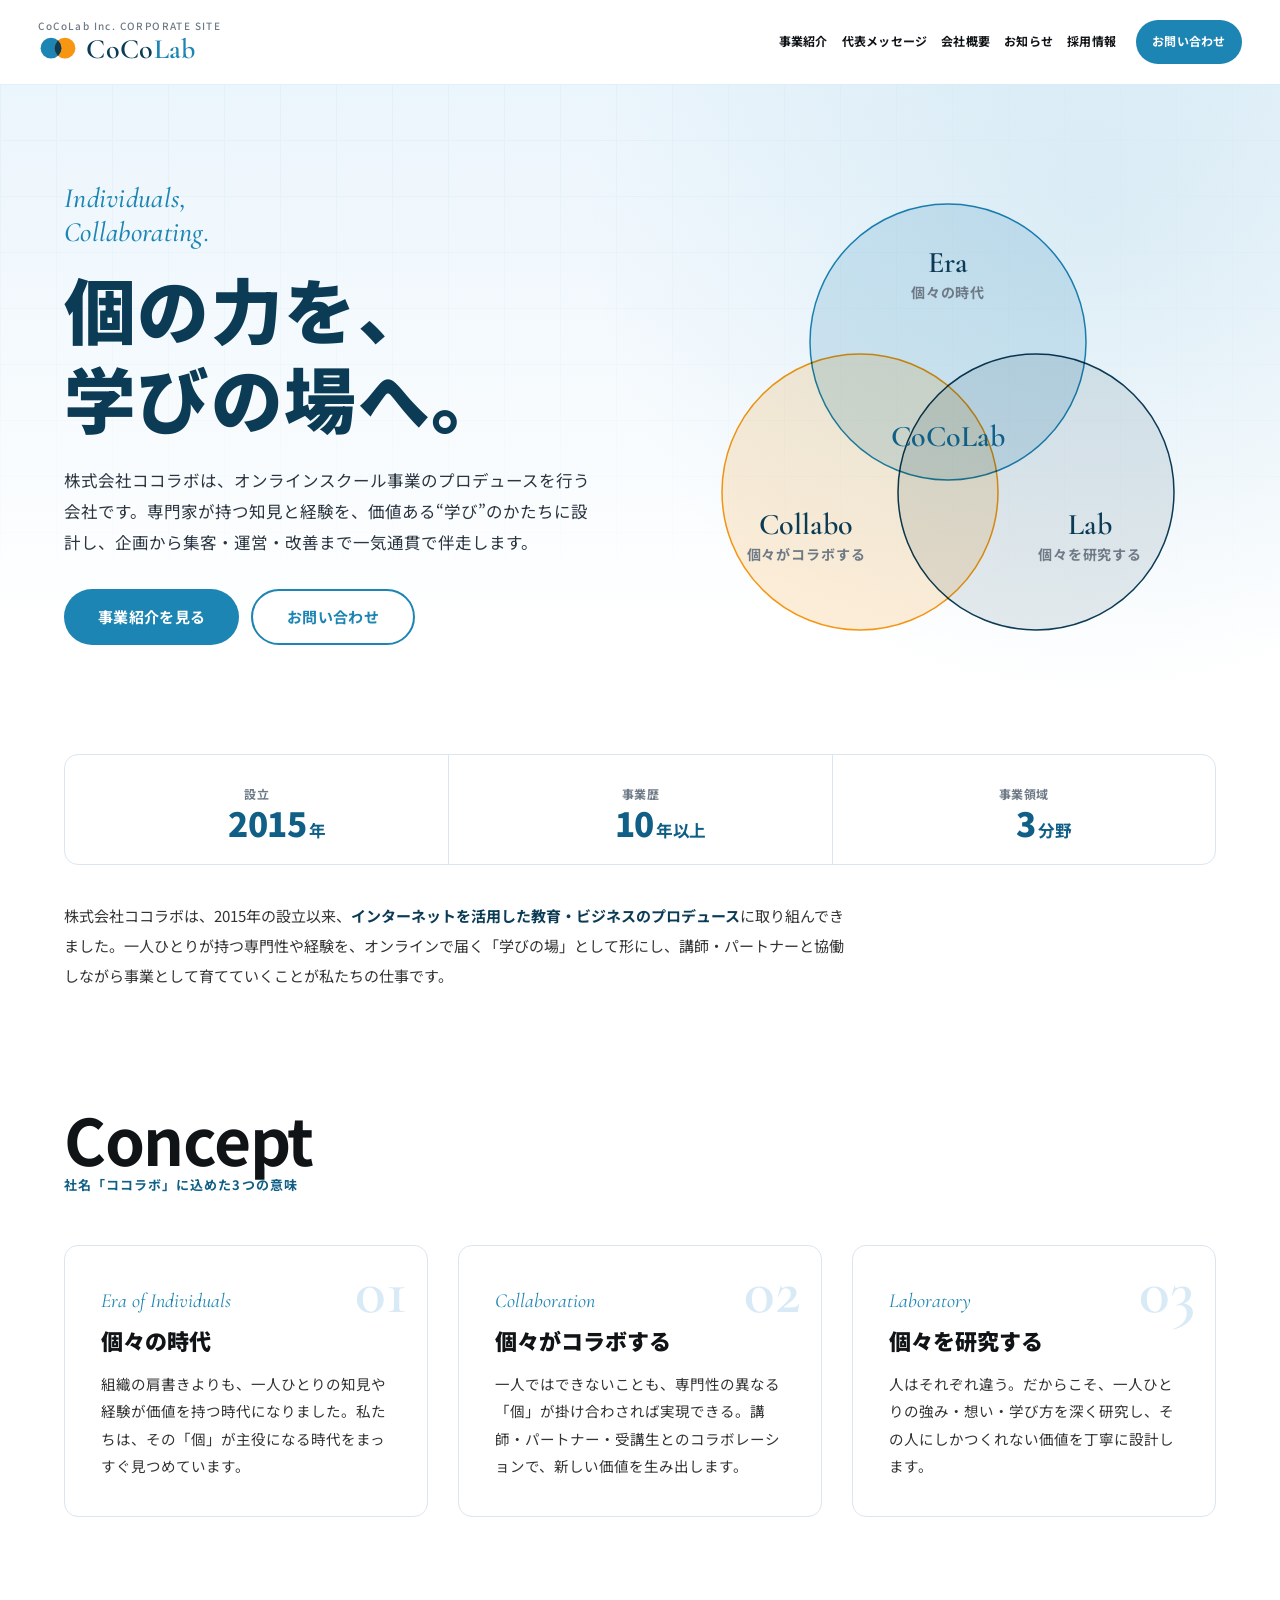
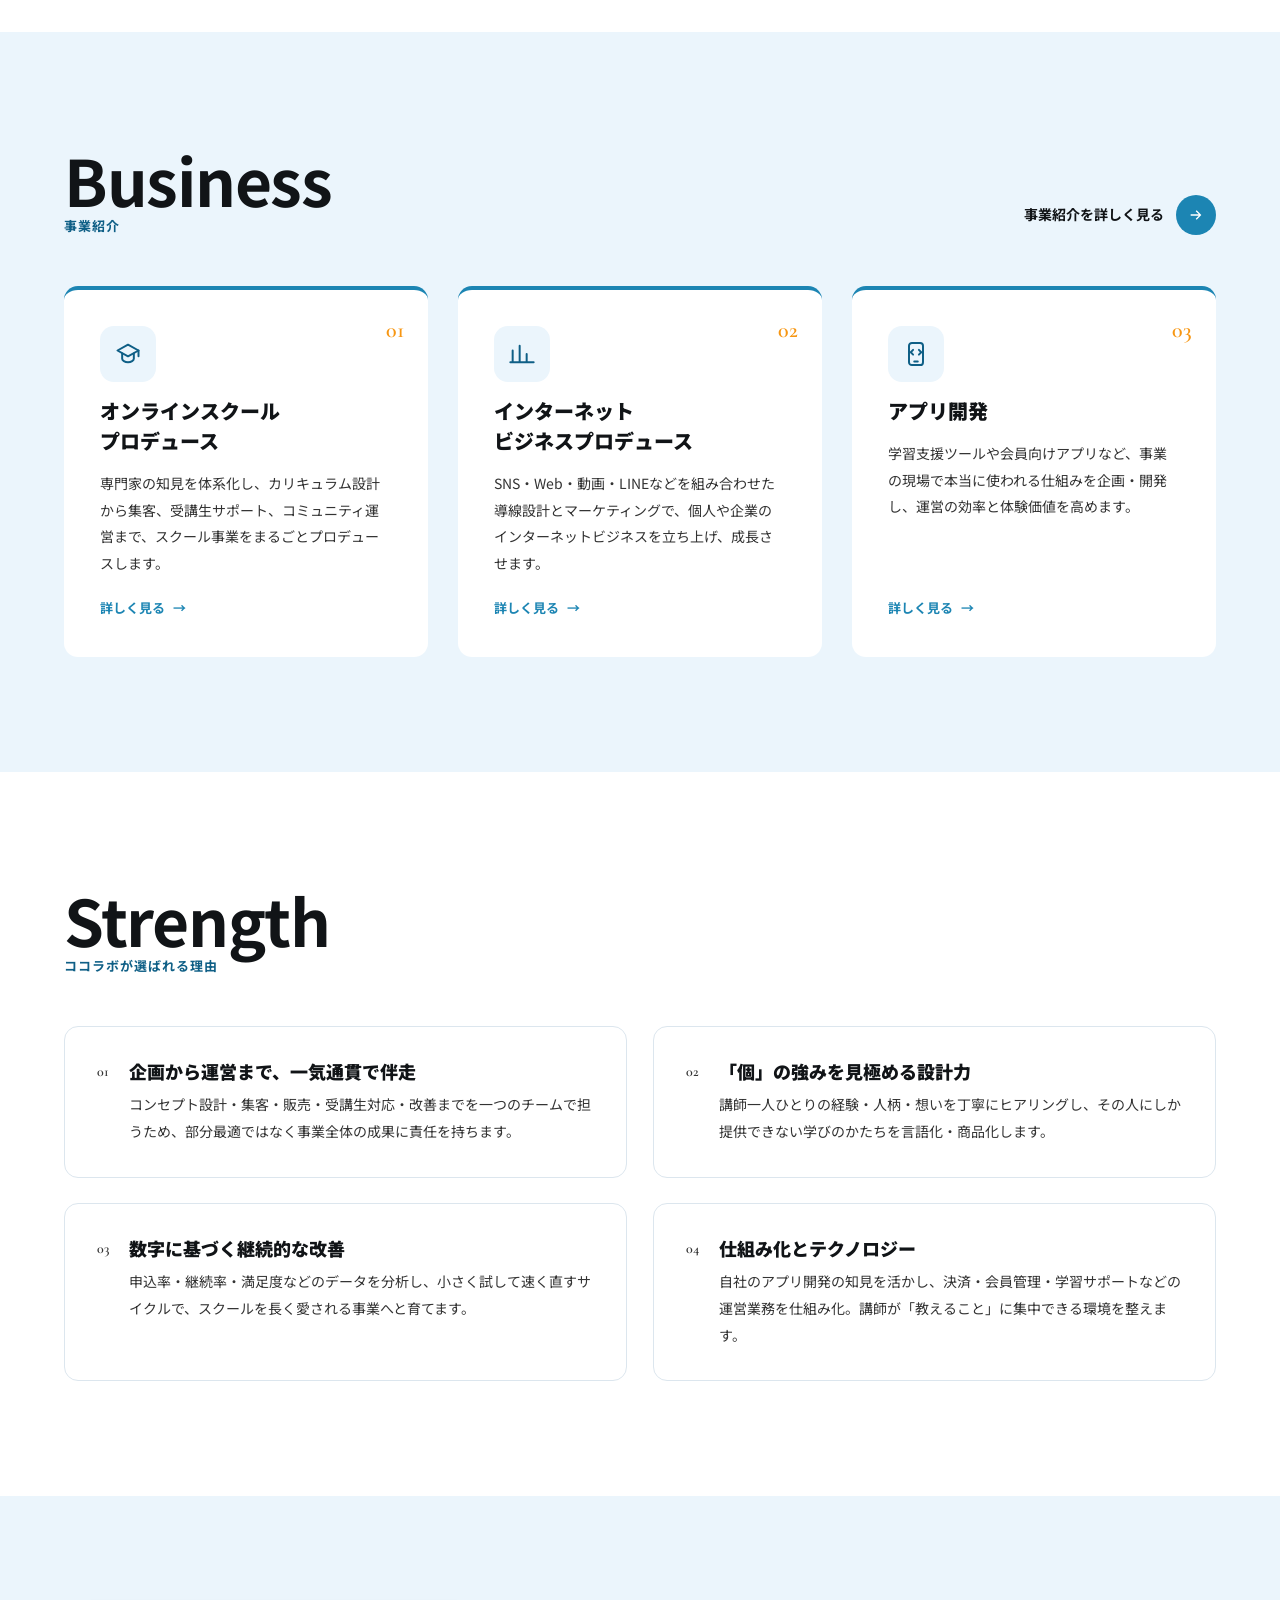
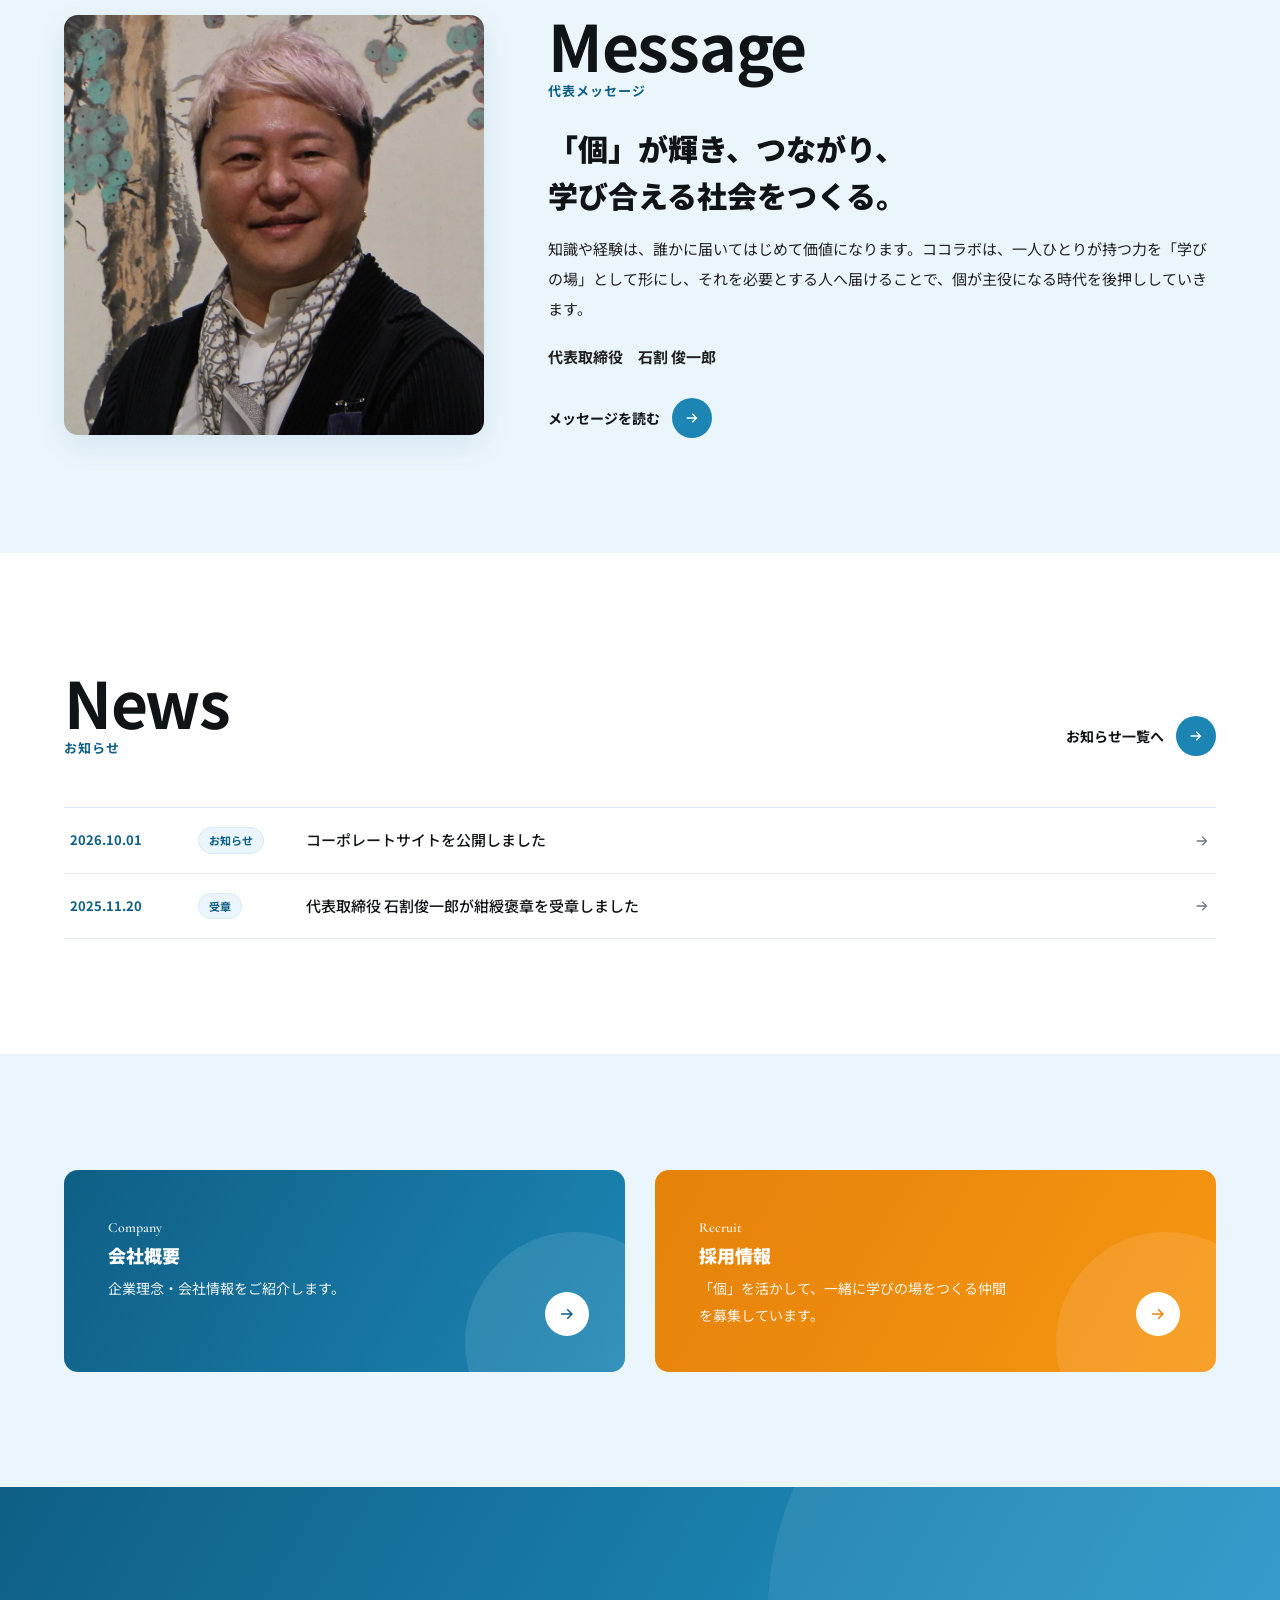
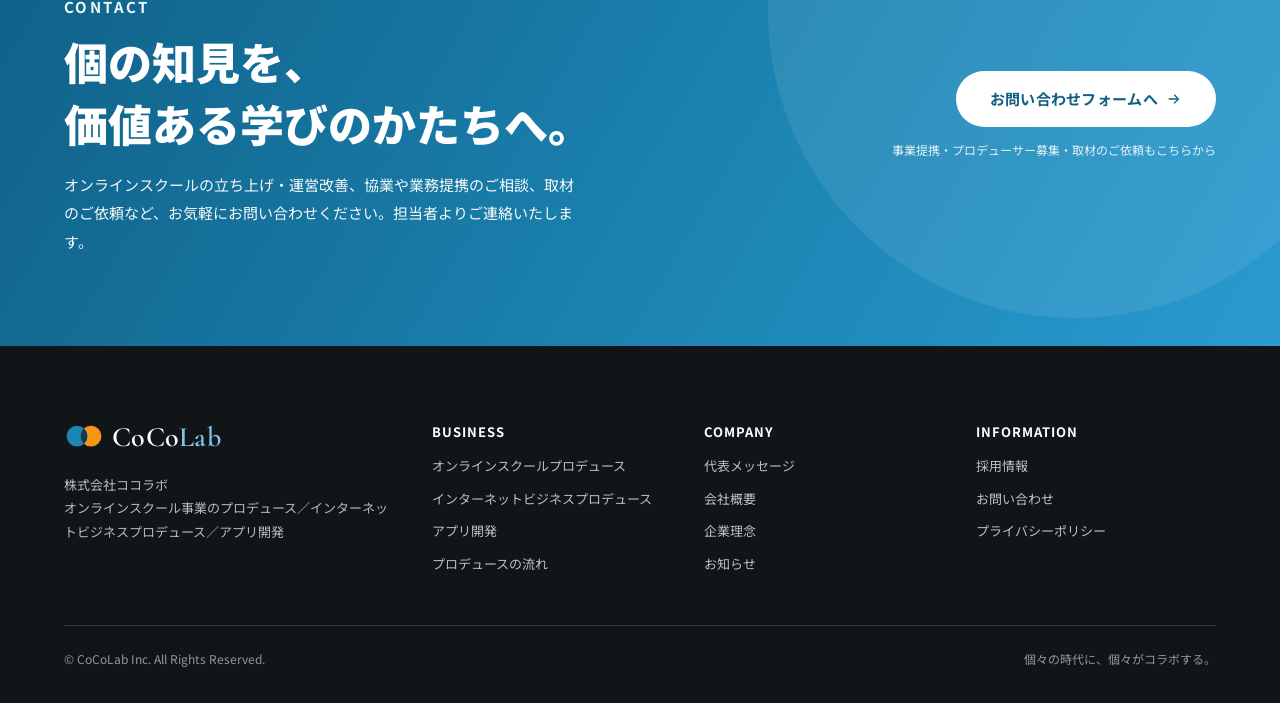
==== index.html @ 335e9fab "Add files via upload" ====
<!DOCTYPE html>
<html lang="ja">
<head>
<meta charset="utf-8">
<meta name="viewport" content="width=device-width, initial-scale=1, viewport-fit=cover">
<title>株式会社ココラボ｜オンラインスクール事業のプロデュース</title>
<meta name="description" content="株式会社ココラボは、オンラインスクール事業のプロデュースを行う会社です。専門家が持つ知見と経験を価値ある「学び」のかたちに設計し、企画・集客・運営・改善まで一気通貫で伴走します。インターネットビジネスプロデュース、アプリ開発も手がけています。">
<meta property="og:type" content="website">
<meta property="og:site_name" content="株式会社ココラボ">
<meta property="og:title" content="株式会社ココラボ｜オンラインスクール事業のプロデュース">
<meta property="og:description" content="株式会社ココラボは、オンラインスクール事業のプロデュースを行う会社です。専門家が持つ知見と経験を価値ある「学び」のかたちに設計し、企画・集客・運営・改善まで一気通貫で伴走します。インターネットビジネスプロデュース、アプリ開発も手がけています。">
<meta property="og:locale" content="ja_JP">
<meta name="twitter:card" content="summary_large_image">
<link rel="canonical" href="https://cocolo-labo.co.jp/">
<meta property="og:url" content="https://cocolo-labo.co.jp/">
<meta property="og:image" content="https://cocolo-labo.co.jp/og-image.jpg">
<script type="application/ld+json">{"@context": "https://schema.org", "@graph": [{"@type": "Organization", "name": "株式会社ココラボ", "alternateName": "CoCoLab Inc.", "foundingDate": "2015-07-07", "description": "オンラインスクール事業のプロデュース、インターネットビジネスプロデュース、アプリ開発を行う会社。", "founder": {"@type": "Person", "name": "石割俊一郎", "jobTitle": "代表取締役"}, "url": "https://cocolo-labo.co.jp/"}]}</script>
<link rel="icon" href="favicon.svg" type="image/svg+xml">
<link rel="preconnect" href="https://fonts.googleapis.com">
<link rel="preconnect" href="https://fonts.gstatic.com" crossorigin>
<link rel="stylesheet" href="https://fonts.googleapis.com/css2?family=Noto+Sans+JP:wght@400;500;700;900&family=Cormorant+Garamond:ital,wght@0,500;0,600;1,500&display=swap">
<link rel="stylesheet" href="style.css">
</head>
<body>
<a class="skip" href="#main">本文へスキップ</a>
<header class="header">
  <div class="header__inner">
    <a class="header__logo" href="./" aria-label="株式会社ココラボ トップへ">
      <small>CoCoLab Inc. CORPORATE SITE</small>
      <span class="logo"><svg class="logo__mark" viewBox="0 0 46 28" aria-hidden="true"><defs><clipPath id="lg-hd"><circle cx="15" cy="14" r="12"/></clipPath></defs><circle cx="15" cy="14" r="12" fill="#1C85B3"/><circle cx="31" cy="14" r="12" fill="#F79612"/><circle cx="31" cy="14" r="12" fill="#0B3B55" clip-path="url(#lg-hd)"/></svg><span class="logo__word">CoCo<b>Lab</b></span></span>
    </a>
    <nav class="nav" aria-label="グローバルナビゲーション">
      <a href="business.html">事業紹介</a>
      <a href="message.html">代表メッセージ</a>
      <a href="about.html">会社概要</a>
      <a href="news.html">お知らせ</a>
      <a href="recruit.html">採用情報</a>
    </nav>
    <div class="header__cta">
      <a class="btn" href="contact.html">お問い合わせ</a>
    </div>
    <button class="menu-btn" aria-expanded="false" aria-controls="drawer" aria-label="メニュー"><span></span><span></span><span></span></button>
  </div>
</header>
<div class="drawer" id="drawer">
  <a class="link" href="./">トップ</a>
  <a class="link" href="business.html">事業紹介</a>
  <a class="link" href="message.html">代表メッセージ</a>
  <a class="link" href="about.html">会社概要</a>
  <a class="link" href="news.html">お知らせ</a>
  <a class="link" href="recruit.html">採用情報</a>
  <a class="link" href="privacy.html">プライバシーポリシー</a>
  <div class="drawer__cta">
    <a class="btn" href="contact.html">お問い合わせ</a>
  </div>
</div>

<main id="main">
<section class="hero hero--co" aria-label="メインビジュアル">
  <div class="container hero__grid">
    <div class="hero__copy">
      <p class="hero__en">Individuals,<br>Collaborating.</p>
      <h1 class="hero__title">個の力を、<br>学びの場へ。</h1>
      <p class="hero__sub">株式会社ココラボは、オンラインスクール事業のプロデュースを行う会社です。専門家が持つ知見と経験を、価値ある“学び”のかたちに設計し、企画から集客・運営・改善まで一気通貫で伴走します。</p>
      <div class="hero__actions">
        <a class="btn btn--lg" href="business.html">事業紹介を見る</a>
        <a class="btn btn--ghost btn--lg" href="contact.html">お問い合わせ</a>
      </div>
    </div>
    <div class="hero__visual">
<svg class="venn" viewBox="0 0 520 480" role="img" aria-labelledby="venn-t">
  <title id="venn-t">ココラボの3つの意味：個々の時代、個々がコラボする、個々を研究する</title>
  <circle class="venn__c venn__c--1" cx="260" cy="168" r="138"/>
  <circle class="venn__c venn__c--2" cx="172" cy="318" r="138"/>
  <circle class="venn__c venn__c--3" cx="348" cy="318" r="138"/>
  <g class="venn__t">
    <text x="260" y="98" class="en">Era</text><text x="260" y="124" class="ja">個々の時代</text>
    <text x="118" y="360" class="en">Collabo</text><text x="118" y="386" class="ja">個々がコラボする</text>
    <text x="402" y="360" class="en">Lab</text><text x="402" y="386" class="ja">個々を研究する</text>
    <text x="260" y="272" class="core">CoCoLab</text>
  </g>
</svg>
    </div>
  </div>
</section>

<section class="stats-wrap" aria-label="会社データ">
  <div class="container">
    <dl class="stats stats--3">
      <div class="stat"><dt class="stat__label">設立</dt><dd class="stat__num">2015<small>年</small></dd></div>
      <div class="stat"><dt class="stat__label">事業歴</dt><dd class="stat__num">10<small>年以上</small></dd></div>
      <div class="stat"><dt class="stat__label">事業領域</dt><dd class="stat__num">3<small>分野</small></dd></div>
    </dl>
    <p class="intro">株式会社ココラボは、2015年の設立以来、<strong>インターネットを活用した教育・ビジネスのプロデュース</strong>に取り組んできました。一人ひとりが持つ専門性や経験を、オンラインで届く「学びの場」として形にし、講師・パートナーと協働しながら事業として育てていくことが私たちの仕事です。</p>
  </div>
</section>

<section class="section" id="concept">
  <div class="container">
    <div class="sec-head reveal">
      <div class="sec-head__title"><h2><span class="en">Concept</span><span class="ja">社名「ココラボ」に込めた3つの意味</span></h2></div>
    </div>
    <div class="grid-3 reveal">
      <article class="meaning"><span class="meaning__no">01</span><p class="meaning__en">Era of Individuals</p><h3>個々の時代</h3><p>組織の肩書きよりも、一人ひとりの知見や経験が価値を持つ時代になりました。私たちは、その「個」が主役になる時代をまっすぐ見つめています。</p></article>
      <article class="meaning"><span class="meaning__no">02</span><p class="meaning__en">Collaboration</p><h3>個々がコラボする</h3><p>一人ではできないことも、専門性の異なる「個」が掛け合わされば実現できる。講師・パートナー・受講生とのコラボレーションで、新しい価値を生み出します。</p></article>
      <article class="meaning"><span class="meaning__no">03</span><p class="meaning__en">Laboratory</p><h3>個々を研究する</h3><p>人はそれぞれ違う。だからこそ、一人ひとりの強み・想い・学び方を深く研究し、その人にしかつくれない価値を丁寧に設計します。</p></article>
    </div>
  </div>
</section>

<section class="section section--sky" id="business">
  <div class="container">
    <div class="sec-head reveal">
      <div class="sec-head__title"><h2><span class="en">Business</span><span class="ja">事業紹介</span></h2></div>
      <a class="more" href="business.html">事業紹介を詳しく見る<span class="arrow"><svg viewBox="0 0 24 24"><path d="M4 11h12.2l-4.6-4.6L13 5l7 7-7 7-1.4-1.4 4.6-4.6H4z"/></svg></span></a>
    </div>
    <div class="grid-3 reveal">
      <a class="biz" href="business.html#school"><span class="biz__no">01</span><div class="biz__icon"><svg viewBox="0 0 24 24"><path d="M3 9l9-5 9 5-9 5z"/><path d="M7 11.5V16c0 1.5 2.2 3 5 3s5-1.5 5-3v-4.5"/><path d="M21 9v5"/></svg></div><h3>オンラインスクール<br>プロデュース</h3><p>専門家の知見を体系化し、カリキュラム設計から集客、受講生サポート、コミュニティ運営まで、スクール事業をまるごとプロデュースします。</p><span class="biz__more">詳しく見る</span></a>
      <a class="biz" href="business.html#produce"><span class="biz__no">02</span><div class="biz__icon"><svg viewBox="0 0 24 24"><path d="M4 19V9M10 19V5M16 19v-7M22 19H2"/></svg></div><h3>インターネット<br>ビジネスプロデュース</h3><p>SNS・Web・動画・LINEなどを組み合わせた導線設計とマーケティングで、個人や企業のインターネットビジネスを立ち上げ、成長させます。</p><span class="biz__more">詳しく見る</span></a>
      <a class="biz" href="business.html#app"><span class="biz__no">03</span><div class="biz__icon"><svg viewBox="0 0 24 24"><rect x="6" y="2.5" width="12" height="19" rx="2.5"/><path d="M10.5 18.5h3"/><path d="M9.5 8.5l-2 2 2 2M14.5 8.5l2 2-2 2"/></svg></div><h3>アプリ開発</h3><p>学習支援ツールや会員向けアプリなど、事業の現場で本当に使われる仕組みを企画・開発し、運営の効率と体験価値を高めます。</p><span class="biz__more">詳しく見る</span></a>
    </div>
  </div>
</section>

<section class="section" id="strength">
  <div class="container">
    <div class="sec-head reveal">
      <div class="sec-head__title"><h2><span class="en">Strength</span><span class="ja">ココラボが選ばれる理由</span></h2></div>
    </div>
    <div class="strengths reveal">
      <div class="strength"><p class="strength__num">01</p><div><h3>企画から運営まで、一気通貫で伴走</h3><p>コンセプト設計・集客・販売・受講生対応・改善までを一つのチームで担うため、部分最適ではなく事業全体の成果に責任を持ちます。</p></div></div>
      <div class="strength"><p class="strength__num">02</p><div><h3>「個」の強みを見極める設計力</h3><p>講師一人ひとりの経験・人柄・想いを丁寧にヒアリングし、その人にしか提供できない学びのかたちを言語化・商品化します。</p></div></div>
      <div class="strength"><p class="strength__num">03</p><div><h3>数字に基づく継続的な改善</h3><p>申込率・継続率・満足度などのデータを分析し、小さく試して速く直すサイクルで、スクールを長く愛される事業へと育てます。</p></div></div>
      <div class="strength"><p class="strength__num">04</p><div><h3>仕組み化とテクノロジー</h3><p>自社のアプリ開発の知見を活かし、決済・会員管理・学習サポートなどの運営業務を仕組み化。講師が「教えること」に集中できる環境を整えます。</p></div></div>
    </div>
  </div>
</section>

<section class="section section--sky" id="message">
  <div class="container">
    <div class="msg-teaser reveal">
      <figure><img src="rep-square.jpg" alt="代表取締役 石割俊一郎" width="800" height="800" loading="lazy"></figure>
      <div>
        <div class="sec-head__title"><h2><span class="en">Message</span><span class="ja">代表メッセージ</span></h2></div>
        <h3 class="msg-teaser__title">「個」が輝き、つながり、<br>学び合える社会をつくる。</h3>
        <p>知識や経験は、誰かに届いてはじめて価値になります。ココラボは、一人ひとりが持つ力を「学びの場」として形にし、それを必要とする人へ届けることで、個が主役になる時代を後押ししていきます。</p>
        <p class="msg-teaser__sign">代表取締役　石割 俊一郎</p>
        <a class="more" href="message.html">メッセージを読む<span class="arrow"><svg viewBox="0 0 24 24"><path d="M4 11h12.2l-4.6-4.6L13 5l7 7-7 7-1.4-1.4 4.6-4.6H4z"/></svg></span></a>
      </div>
    </div>
  </div>
</section>

<section class="section" id="news">
  <div class="container">
    <div class="sec-head reveal">
      <div class="sec-head__title"><h2><span class="en">News</span><span class="ja">お知らせ</span></h2></div>
      <a class="more" href="news.html">お知らせ一覧へ<span class="arrow"><svg viewBox="0 0 24 24"><path d="M4 11h12.2l-4.6-4.6L13 5l7 7-7 7-1.4-1.4 4.6-4.6H4z"/></svg></span></a>
    </div>
    <ul class="news-list news-list--co reveal" style="margin-top:0">
      <li><a href="news.html#n2"><time datetime="2026-10-01">2026.10.01</time><span class="cat">お知らせ</span><span class="t">コーポレートサイトを公開しました</span><svg class="go" viewBox="0 0 24 24" aria-hidden="true"><path d="M4 11h12.2l-4.6-4.6L13 5l7 7-7 7-1.4-1.4 4.6-4.6H4z"/></svg></a></li>
      <li><a href="news.html#n1"><time datetime="2025-11-20">2025.11.20</time><span class="cat">受章</span><span class="t">代表取締役 石割俊一郎が紺綬褒章を受章しました</span><svg class="go" viewBox="0 0 24 24" aria-hidden="true"><path d="M4 11h12.2l-4.6-4.6L13 5l7 7-7 7-1.4-1.4 4.6-4.6H4z"/></svg></a></li>
    </ul>
  </div>
</section>

<section class="section section--sky" id="links">
  <div class="container grid-2 reveal">
    <a class="banner" href="about.html"><p class="banner__en">Company</p><h3>会社概要</h3><p>企業理念・会社情報をご紹介します。</p><span class="arrow"><svg viewBox="0 0 24 24"><path d="M4 11h12.2l-4.6-4.6L13 5l7 7-7 7-1.4-1.4 4.6-4.6H4z"/></svg></span></a>
    <a class="banner banner--orange" href="recruit.html"><p class="banner__en">Recruit</p><h3>採用情報</h3><p>「個」を活かして、一緒に学びの場をつくる仲間を募集しています。</p><span class="arrow"><svg viewBox="0 0 24 24"><path d="M4 11h12.2l-4.6-4.6L13 5l7 7-7 7-1.4-1.4 4.6-4.6H4z"/></svg></span></a>
  </div>
</section>

</main>
<section class="cta" id="contact-cta">
  <div class="container cta__inner">
    <div>
      <p class="cta__label">CONTACT</p>
      <h2>個の知見を、<br>価値ある学びのかたちへ。</h2>
      <p>オンラインスクールの立ち上げ・運営改善、協業や業務提携のご相談、取材のご依頼など、お気軽にお問い合わせください。担当者よりご連絡いたします。</p>
    </div>
    <div class="cta__actions">
      <a class="btn btn--white btn--lg" href="contact.html">お問い合わせフォームへ<svg viewBox="0 0 24 24" fill="currentColor" aria-hidden="true"><path d="M4 11h12.2l-4.6-4.6L13 5l7 7-7 7-1.4-1.4 4.6-4.6H4z"/></svg></a>
      <small>事業提携・プロデューサー募集・取材のご依頼もこちらから</small>
    </div>
  </div>
</section>
<footer class="footer">
  <div class="container">
    <div class="footer__top">
      <div class="footer__brand">
        <span class="logo"><svg class="logo__mark" viewBox="0 0 46 28" aria-hidden="true"><defs><clipPath id="lg-ft"><circle cx="15" cy="14" r="12"/></clipPath></defs><circle cx="15" cy="14" r="12" fill="#1C85B3"/><circle cx="31" cy="14" r="12" fill="#F79612"/><circle cx="31" cy="14" r="12" fill="#0B3B55" clip-path="url(#lg-ft)"/></svg><span class="logo__word">CoCo<b>Lab</b></span></span>
        <p>株式会社ココラボ<br>オンラインスクール事業のプロデュース／インターネットビジネスプロデュース／アプリ開発</p>
      </div>
      <div>
        <h4>BUSINESS</h4>
        <ul>
          <li><a href="business.html#school">オンラインスクールプロデュース</a></li>
          <li><a href="business.html#produce">インターネットビジネスプロデュース</a></li>
          <li><a href="business.html#app">アプリ開発</a></li>
          <li><a href="business.html#flow">プロデュースの流れ</a></li>
        </ul>
      </div>
      <div>
        <h4>COMPANY</h4>
        <ul>
          <li><a href="message.html">代表メッセージ</a></li>
          <li><a href="about.html">会社概要</a></li>
          <li><a href="about.html#philosophy">企業理念</a></li>
          <li><a href="news.html">お知らせ</a></li>
        </ul>
      </div>
      <div>
        <h4>INFORMATION</h4>
        <ul>
          <li><a href="recruit.html">採用情報</a></li>
          <li><a href="contact.html">お問い合わせ</a></li>
          <li><a href="privacy.html">プライバシーポリシー</a></li>
        </ul>
      </div>
    </div>
    <div class="footer__bottom">
      <span>© CoCoLab Inc. All Rights Reserved.</span>
      <span>個々の時代に、個々がコラボする。</span>
    </div>
  </div>
</footer>
<script src="main.js"></script>
</body>
</html>
---- style.css ----
/* CoCoLab corporate site — based on the ACCENT ACE design system */
:root{
  --blue:#1C85B3;
  --blue-deep:#0F5F86;
  --blue-ink:#0B3B55;
  --sky:#EBF5FC;
  --sky-deep:#D7EAF6;
  --orange:#F79612;
  --green:#22BF4E;
  --ink:#111417;
  --mist:#6E7A86;
  --line:#DCE6EE;
  --paper:#FFFFFF;
  --footer:#121517;
  --radius:14px;
  --shadow:0 10px 30px rgba(15,95,134,.10);
  --font-ja:"Noto Sans JP","Hiragino Kaku Gothic ProN","Hiragino Sans","Yu Gothic",sans-serif;
  --font-en:"Cormorant Garamond","Times New Roman",Georgia,serif;
  --header-h:84px;
  --gutter:clamp(16px,5vw,64px);
  color-scheme:light;
}
*,*::before,*::after{box-sizing:border-box}
html{scroll-behavior:smooth;scroll-padding-top:calc(var(--header-h) + 12px)}
body{margin:0;font-family:var(--font-ja);font-size:16px;line-height:1.9;color:var(--ink);background:var(--paper);-webkit-font-smoothing:antialiased;overflow-x:hidden}
img{max-width:100%;height:auto;display:block}
a{color:inherit;text-decoration:none}
a:focus-visible,button:focus-visible{outline:3px solid var(--orange);outline-offset:3px}
ul,ol{margin:0;padding:0;list-style:none}
h1,h2,h3,h4{margin:0;line-height:1.35;text-wrap:balance}
p{margin:0}
.container{width:min(1160px,100% - var(--gutter)*2);margin-inline:auto}
.sr-only{position:absolute;width:1px;height:1px;overflow:hidden;clip:rect(0 0 0 0);white-space:nowrap}
@media (prefers-reduced-motion:reduce){*{animation:none!important;transition:none!important;scroll-behavior:auto!important}}

/* ---------- Header (logo top-left, nav + CTA right) ---------- */
.header{position:fixed;inset:0 0 auto 0;z-index:100;height:var(--header-h);background:rgba(255,255,255,.96);backdrop-filter:blur(10px);border-bottom:1px solid transparent;transition:border-color .3s,box-shadow .3s}
.header.is-scrolled{border-bottom-color:var(--line);box-shadow:0 6px 24px rgba(11,59,85,.06)}
.header__inner{height:100%;display:flex;align-items:center;gap:32px;padding-inline:clamp(16px,3vw,40px)}
.header__logo{display:flex;flex-direction:column;gap:2px;flex:0 0 auto}
.header__logo img{height:30px;width:auto}
.header__logo small{font-size:10px;letter-spacing:.14em;color:var(--mist);font-weight:500;line-height:1}
.nav{margin-left:auto;display:flex;align-items:center;gap:clamp(14px,1.8vw,26px)}
.nav a{font-size:13px;font-weight:700;letter-spacing:.02em;position:relative;padding:6px 0;white-space:nowrap}
@media (max-width:1280px){.nav{gap:14px}.nav a{font-size:12px}.header__inner{gap:20px}.header__cta .btn{padding:0 16px;font-size:12px}}
.nav a::after{content:"";position:absolute;left:0;right:0;bottom:0;height:2px;background:var(--blue);transform:scaleX(0);transform-origin:left;transition:transform .25s}
.nav a:hover::after,.nav a[aria-current="page"]::after{transform:scaleX(1)}
.header__cta{display:flex;gap:10px;flex:0 0 auto}
.btn{display:inline-flex;align-items:center;justify-content:center;gap:8px;height:44px;padding:0 22px;border-radius:999px;font-weight:700;font-size:13px;letter-spacing:.02em;color:#fff;background:var(--blue);border:0;cursor:pointer;transition:transform .2s,background .2s,box-shadow .2s;white-space:nowrap}
.btn:hover{transform:translateY(-2px);box-shadow:0 8px 20px rgba(28,133,179,.28)}
.btn--line{background:var(--green)}
.btn--line:hover{box-shadow:0 8px 20px rgba(34,191,78,.28)}
.btn--orange{background:var(--orange)}
.btn--orange:hover{box-shadow:0 8px 20px rgba(247,150,18,.3)}
.btn--lg{height:56px;padding:0 34px;font-size:15px}
.btn--ghost{background:#fff;color:var(--blue);border:2px solid var(--blue)}
.btn--ghost:hover{background:var(--sky)}
.btn svg{width:16px;height:16px;flex:none}
.menu-btn{display:none;margin-left:auto;width:44px;height:44px;border:0;background:transparent;cursor:pointer;padding:0;flex-direction:column;justify-content:center;gap:6px;align-items:center}
.menu-btn span{display:block;width:26px;height:2px;background:var(--ink);transition:transform .3s,opacity .3s}
.menu-btn[aria-expanded="true"] span:nth-child(1){transform:translateY(8px) rotate(45deg)}
.menu-btn[aria-expanded="true"] span:nth-child(2){opacity:0}
.menu-btn[aria-expanded="true"] span:nth-child(3){transform:translateY(-8px) rotate(-45deg)}
.drawer{display:none}
@media (max-width:1140px){
  .nav,.header__cta{display:none}
  .menu-btn{display:flex}
  .drawer{display:block;position:fixed;inset:var(--header-h) 0 0 0;z-index:99;background:#fff;padding:32px var(--gutter);transform:translateX(100%);transition:transform .3s;overflow-y:auto}
  .drawer.is-open{transform:none}
  .drawer a.link{display:block;padding:14px 0;border-bottom:1px solid var(--line);font-weight:700;font-size:16px}
  .drawer .drawer__cta{display:grid;gap:12px;margin-top:28px}
  .drawer .btn{height:52px}
}

/* ---------- Sections ---------- */
main{padding-top:var(--header-h)}
.section{padding-block:clamp(64px,9vw,120px)}
.section--sky{background:var(--sky)}
.sec-head{display:flex;align-items:flex-end;justify-content:space-between;gap:24px;margin-bottom:clamp(32px,4vw,52px)}
.sec-head__title{display:flex;flex-direction:column;gap:6px}
.sec-head__title h2{display:flex;flex-direction:column;gap:6px;margin:0}
.sec-head__title .en{font-size:clamp(40px,5.5vw,64px);font-weight:700;letter-spacing:-.02em;line-height:1;color:var(--ink)}
.sec-head__title .ja{font-size:13px;font-weight:700;letter-spacing:.08em;color:var(--blue-deep)}
.more{display:inline-flex;align-items:center;gap:12px;font-size:14px;font-weight:700;white-space:nowrap}
.more .arrow{width:40px;height:40px;border-radius:50%;background:var(--blue);display:grid;place-items:center;transition:transform .25s}
.more .arrow svg{width:16px;height:16px;fill:#fff}
.more:hover .arrow{transform:translateX(6px)}
.lead{font-size:clamp(15px,1.4vw,17px);max-width:38em}

/* ---------- Hero: full-width banner + lead bar ---------- */
.hero--banner{background:#fff}
.hero__banner{display:block;width:100%;height:auto}
.hero__bar{display:grid;grid-template-columns:1.25fr 1fr;gap:28px;align-items:center;padding-block:clamp(24px,3.5vw,44px)}
.hero__lead{font-size:clamp(20px,1.9vw,26px);font-weight:900;line-height:1.5;letter-spacing:.02em;color:var(--blue-ink)}
.hero__sub{margin-top:10px;font-size:clamp(15px,1.25vw,16px);line-height:1.9;color:#222}
.hero__actions{display:flex;gap:12px;flex-wrap:wrap;justify-content:flex-end}
.sp-only{display:none}
@media (max-width:820px){
  .hero__bar{grid-template-columns:1fr;gap:20px;padding-block:22px 8px}
  .hero__actions{justify-content:flex-start}
  .hero__lead{font-size:21px}
  .hero__sub{font-size:16.5px}
  .sp-only{display:inline}
}
.stats-wrap{background:#fff;padding-block:clamp(20px,3vw,36px) 0}
.intro{margin-top:clamp(22px,3vw,36px);font-size:15px;line-height:2;color:#333;max-width:52em}
.intro strong{font-weight:700;color:var(--blue-ink)}
.stats{margin-top:0;display:grid;grid-template-columns:repeat(5,1fr);border:1px solid var(--line);border-radius:var(--radius);background:#fff;overflow:hidden}
.stat{padding:22px 18px;border-left:1px solid var(--line);text-align:center}
.stat:first-child{border-left:0}
.stat__num{white-space:nowrap;font-size:clamp(26px,2.6vw,36px);font-weight:900;color:var(--blue-deep);line-height:1.1;font-variant-numeric:tabular-nums;letter-spacing:-.01em}
.stat__num small{font-size:.5em;font-weight:700;margin-left:2px}
.stat__label{font-size:12px;font-weight:700;color:var(--mist);margin-top:6px;letter-spacing:.04em}
.stats__note{grid-column:1/-1;font-size:11px;color:var(--mist);padding:8px 18px;border-top:1px solid var(--line);background:#FAFCFE;text-align:right}
@media (max-width:900px){
  .hero__copy{grid-template-columns:1fr}
  .hero__actions{justify-content:flex-start}
  .stats{grid-template-columns:repeat(3,1fr)}
  .stat:nth-child(4){border-left:0;border-top:1px solid var(--line)}
  .stat:nth-child(5){border-top:1px solid var(--line)}
}
@media (max-width:560px){
  .hero__photos{grid-template-columns:1.2fr 1fr}
  .hero__photos figure:nth-child(3){display:none}
  .stats{grid-template-columns:repeat(2,1fr)}
  .stat:nth-child(3){border-left:0;border-top:1px solid var(--line)}
  .stat:nth-child(4){border-left:1px solid var(--line)}
  .stat:nth-child(5){border-left:0;grid-column:1/-1}
}

/* ---------- Cards ---------- */
.grid-3{display:grid;grid-template-columns:repeat(3,1fr);gap:clamp(18px,2.4vw,32px)}
.grid-2{display:grid;grid-template-columns:repeat(2,1fr);gap:clamp(18px,2.4vw,32px)}
@media (max-width:900px){.grid-3{grid-template-columns:repeat(2,1fr)}}
@media (max-width:600px){.grid-3,.grid-2{grid-template-columns:1fr}}
.card{display:flex;flex-direction:column;background:#fff;border-radius:var(--radius);overflow:hidden;border:1px solid var(--line);transition:transform .25s,box-shadow .25s}
a.card:hover{transform:translateY(-4px);box-shadow:var(--shadow)}
.card__img{aspect-ratio:16/9;overflow:hidden;background:var(--sky)}
.card__img img{width:100%;height:100%;object-fit:cover;transition:transform .5s}
a.card:hover .card__img img{transform:scale(1.04)}
.card__body{padding:20px 22px 22px;display:flex;flex-direction:column;gap:10px;flex:1}
.badge{display:inline-block;align-self:flex-start;padding:3px 12px;border-radius:999px;background:var(--blue);color:#fff;font-size:11px;font-weight:700;letter-spacing:.06em}
.badge--orange{background:var(--orange)}
.badge--navy{background:var(--blue-ink)}
.card__title{font-size:16px;font-weight:700;line-height:1.6}
.card__date{font-size:12px;color:var(--mist);font-variant-numeric:tabular-nums;margin-top:auto}

/* News list */
.news-list{margin-top:clamp(28px,3vw,44px);border-top:1px solid var(--line)}
.news-list li{border-bottom:1px solid var(--line)}
.news-list a{display:grid;grid-template-columns:110px 1fr auto;gap:18px;align-items:center;padding:18px 6px;transition:background .2s}
.news-list a:hover{background:var(--sky)}
.news-list time{font-size:13px;font-weight:700;color:var(--blue-deep);font-variant-numeric:tabular-nums}
.news-list .t{font-size:15px;font-weight:500}
.news-list .ext{width:16px;height:16px;fill:var(--mist);flex:none}
.news-list li.is-hidden{display:none}
.news-more{margin-top:28px;text-align:center}
@media (max-width:600px){.news-list a{grid-template-columns:1fr;gap:4px}.news-list .ext{display:none}}

/* Media: logo marquee + article cards */
.marquee{overflow:hidden;margin-bottom:clamp(32px,4vw,56px);-webkit-mask-image:linear-gradient(90deg,transparent,#000 6%,#000 94%,transparent);mask-image:linear-gradient(90deg,transparent,#000 6%,#000 94%,transparent)}
.marquee__track{display:flex;width:max-content;animation:marquee 46s linear infinite}
.marquee:hover .marquee__track{animation-play-state:paused}
.marquee__list{display:flex;gap:14px;padding-right:14px;flex:none}
.marquee__list li{flex:none;width:176px;height:74px;background:#fff;border-radius:10px;border:1px solid var(--line);display:grid;place-items:center;padding:14px 20px}
.marquee__list img{max-height:100%;max-width:100%;width:auto;object-fit:contain}
@keyframes marquee{from{transform:translateX(0)}to{transform:translateX(-50%)}}
@media (max-width:560px){.marquee__list li{width:140px;height:60px;padding:10px 14px}.marquee__track{animation-duration:36s}}
@media (prefers-reduced-motion:reduce){.marquee{overflow-x:auto;mask-image:none;-webkit-mask-image:none}.marquee__track{animation:none}.marquee__list+.marquee__list{display:none}}
.card.is-hidden{display:none}
.section--sky .card{border-color:transparent}

/* Lecture schools logo marquee */
.marquee--schools{margin-bottom:clamp(28px,3.5vw,44px)}
.marquee--schools .marquee__track{animation-duration:38s}
.schools__list{gap:12px;padding-right:12px}
.marquee--schools .marquee__list li{width:auto;height:auto;display:flex;align-items:center;gap:10px;border-radius:999px;padding:7px 18px 7px 8px}
.marquee--schools .marquee__list img{width:40px;height:40px;object-fit:contain;border-radius:50%;background:#fff;max-height:none}
.marquee--schools .marquee__list span{font-size:12.5px;font-weight:700;color:var(--blue-ink);white-space:nowrap}
@media (max-width:560px){.marquee--schools .marquee__list li{padding:5px 12px 5px 6px}.marquee--schools .marquee__list img{width:32px;height:32px}.marquee--schools .marquee__list span{font-size:11.5px}}

/* Lectures (photo cards) */
.ev{display:flex;flex-direction:column;background:#fff;border-radius:var(--radius);overflow:hidden;border:1px solid var(--line);transition:transform .25s,box-shadow .25s}
.ev:hover{transform:translateY(-4px);box-shadow:var(--shadow)}
.ev__img{margin:0;position:relative;aspect-ratio:16/10;overflow:hidden;background:var(--sky)}
.ev__img img{width:100%;height:100%;object-fit:cover;transition:transform .5s}
.ev:hover .ev__img img{transform:scale(1.04)}
.ev__tag{position:absolute;left:0;top:14px;background:var(--blue-ink);color:#fff;font-size:11px;font-weight:700;letter-spacing:.08em;padding:5px 12px 5px 14px;border-radius:0 999px 999px 0}
.ev__body{padding:18px 20px 20px;display:flex;flex-direction:column;gap:6px;flex:1}
.ev__title{font-size:15px;font-weight:700;line-height:1.65}
.ev__school{font-size:12px;font-weight:700;color:var(--orange);letter-spacing:.04em}
.ev__date{font-size:12px;color:var(--mist);font-variant-numeric:tabular-nums;margin-top:auto;padding-top:6px}
.ev__note{margin-top:28px;font-size:14px;color:var(--mist);text-align:center}
.ev__note a{color:var(--blue);font-weight:700;text-decoration:underline;text-underline-offset:3px}

/* Service */
.service-intro{display:grid;grid-template-columns:1fr 1fr;gap:clamp(28px,5vw,72px);align-items:center;margin-bottom:clamp(40px,5vw,72px)}
.service-intro figure{margin:0;border-radius:var(--radius);overflow:hidden;box-shadow:var(--shadow);aspect-ratio:4/3}
.service-intro img{width:100%;height:100%;object-fit:cover}
.service-intro h3{font-size:clamp(24px,2.6vw,32px);font-weight:900;line-height:1.45;margin-bottom:16px}
.service-intro h3 em{font-style:normal;color:var(--blue)}
.pillars{display:flex;gap:10px;flex-wrap:wrap;margin-top:22px}
.pillar{display:inline-flex;align-items:center;gap:8px;background:#fff;border:1px solid var(--line);border-radius:999px;padding:8px 16px;font-size:13px;font-weight:700;color:var(--blue-ink)}
.pillar::before{content:"";width:8px;height:8px;border-radius:50%;background:var(--orange)}
@media (max-width:820px){.service-intro{grid-template-columns:1fr}}
.benefits{display:grid;grid-template-columns:repeat(4,1fr);gap:clamp(16px,2vw,28px)}
@media (max-width:1000px){.benefits{grid-template-columns:repeat(2,1fr)}}
@media (max-width:520px){.benefits{grid-template-columns:1fr}}
.benefit{background:#fff;border-radius:var(--radius);padding:28px 24px 30px;border-top:4px solid var(--blue);display:flex;flex-direction:column;gap:12px}
.benefit__icon{width:52px;height:52px;border-radius:14px;background:var(--sky);display:grid;place-items:center}
.benefit__icon svg{width:26px;height:26px;fill:none;stroke:var(--blue-deep);stroke-width:1.8;stroke-linecap:round;stroke-linejoin:round}
.benefit h3{font-size:17px;font-weight:900}
.benefit .num{font-size:28px;font-weight:900;color:var(--orange);line-height:1;font-variant-numeric:tabular-nums}
.benefit .num small{font-size:13px;color:var(--mist);font-weight:700;margin-left:4px}
.benefit p{font-size:13.5px;line-height:1.8;color:#333}

/* Member */
.member{display:flex;flex-direction:column;gap:14px}
.member figure{margin:0;border-radius:var(--radius);overflow:hidden;aspect-ratio:3/2;background:var(--sky)}
.member img{width:100%;height:100%;object-fit:cover;object-position:center top}
.member__name{font-size:22px;font-weight:900;line-height:1.2}
.member__name small{display:block;font-size:11px;font-weight:700;color:var(--mist);letter-spacing:.1em;margin-top:6px}
.member__school{font-size:13px;font-weight:700;color:var(--blue-deep);line-height:1.6}
.member ul{display:flex;flex-direction:column;gap:4px;font-size:13.5px;color:#333;padding-top:10px;border-top:1px solid var(--line)}
.member li{padding-left:14px;position:relative}
.member li::before{content:"";position:absolute;left:0;top:.75em;width:6px;height:6px;border-radius:50%;background:var(--blue)}

/* Voice */
.voice{background:#fff;border-radius:var(--radius);overflow:hidden;border:1px solid var(--line);display:flex;flex-direction:column}
.yt{position:relative;aspect-ratio:16/9;background:#000;cursor:pointer;border:0;padding:0;width:100%;display:block}
.yt img{width:100%;height:100%;object-fit:cover;opacity:.92}
.yt .play{position:absolute;inset:0;display:grid;place-items:center}
.yt .play span{width:64px;height:64px;border-radius:50%;background:rgba(255,255,255,.95);display:grid;place-items:center;box-shadow:0 8px 24px rgba(0,0,0,.3);transition:transform .2s}
.yt:hover .play span{transform:scale(1.08)}
.yt .play svg{width:26px;height:26px;fill:var(--blue);margin-left:4px}
.yt iframe{position:absolute;inset:0;width:100%;height:100%;border:0}
.voice__body{padding:20px 22px 24px;display:flex;flex-direction:column;gap:10px}
.voice__label{font-size:11px;font-weight:700;color:var(--orange);letter-spacing:.08em}
.voice__text{font-size:14px;line-height:1.85;color:#333}

/* CTA band */
.cta{background:linear-gradient(120deg,var(--blue-deep),var(--blue) 60%,#2A9AD0);color:#fff;padding-block:clamp(56px,7vw,96px);position:relative;overflow:hidden}
.cta::after{content:"";position:absolute;right:-8%;top:-40%;width:48vw;height:48vw;max-width:620px;max-height:620px;border-radius:50%;background:rgba(255,255,255,.08)}
.cta__inner{display:grid;grid-template-columns:1.2fr 1fr;gap:32px;align-items:center;position:relative;z-index:1}
.cta__label{font-size:12px;font-weight:700;letter-spacing:.16em;opacity:.85}
.cta h2{font-size:clamp(28px,3.6vw,44px);font-weight:900;line-height:1.4;margin-top:10px}
.cta p{margin-top:16px;font-size:15px;opacity:.95;max-width:34em}
.cta__actions{display:flex;flex-direction:column;gap:12px;align-items:flex-end}
.cta .btn--white{background:#fff;color:var(--blue-deep)}
.cta .btn--white:hover{box-shadow:0 8px 24px rgba(0,0,0,.2)}
.cta small{font-size:12px;opacity:.85}
@media (max-width:820px){.cta__inner{grid-template-columns:1fr}.cta__actions{align-items:flex-start}}

/* Footer */
.footer{background:var(--footer);color:#fff;padding-block:clamp(48px,6vw,80px) 32px}
.footer__top{display:grid;grid-template-columns:1.4fr 1fr 1fr 1fr;gap:32px;padding-bottom:40px;border-bottom:1px solid rgba(255,255,255,.14)}
.footer__brand img{height:30px;width:auto;filter:brightness(0) invert(1)}
.footer__brand p{font-size:13px;color:rgba(255,255,255,.7);margin-top:16px;line-height:1.8}
.footer h4{font-size:13px;font-weight:700;letter-spacing:.08em;margin-bottom:14px;color:#fff}
.footer li{font-size:13px;color:rgba(255,255,255,.72);margin-bottom:8px}
.footer li a:hover{color:#fff}
.social{display:flex;gap:10px}
.social a{display:inline-flex;align-items:center;gap:8px;border:1px solid rgba(255,255,255,.3);border-radius:999px;padding:8px 16px;font-size:12px;font-weight:700;transition:background .2s}
.social a:hover{background:rgba(255,255,255,.12)}
.footer__bottom{display:flex;justify-content:space-between;gap:16px;flex-wrap:wrap;padding-top:22px;font-size:12px;color:rgba(255,255,255,.55)}
@media (max-width:820px){.footer__top{grid-template-columns:1fr 1fr}}
@media (max-width:520px){.footer__top{grid-template-columns:1fr}}

/* ---------- Sub pages ---------- */
.page-head{background:linear-gradient(180deg,#D9ECF8,#fff);padding-block:clamp(48px,6vw,88px) clamp(40px,5vw,64px)}
.page-head .en{font-family:var(--font-en);font-size:clamp(40px,6vw,80px);font-weight:500;line-height:1;color:var(--blue-deep)}
.page-head h1{font-size:clamp(24px,3vw,36px);font-weight:900;margin-top:8px}
.breadcrumb{font-size:12px;color:var(--mist);margin-bottom:18px;display:flex;gap:8px}
.breadcrumb a:hover{color:var(--blue)}
.vm{display:grid;grid-template-columns:1fr 1fr;gap:clamp(18px,2.4vw,32px)}
@media (max-width:760px){.vm{grid-template-columns:1fr}}
.vm__item{background:#fff;border-radius:var(--radius);padding:clamp(28px,3.4vw,44px);border:1px solid var(--line);position:relative}
.vm__item .en{font-family:var(--font-en);font-size:48px;line-height:1;color:var(--sky-deep);font-weight:500;position:absolute;right:24px;top:18px}
.vm__item .ja{font-size:12px;font-weight:700;letter-spacing:.14em;color:var(--blue-deep)}
.vm__item p{font-size:clamp(18px,1.9vw,22px);font-weight:900;line-height:1.7;margin-top:14px}
.values{display:grid;grid-template-columns:repeat(3,1fr);gap:clamp(16px,2vw,24px);margin-top:clamp(28px,3vw,40px)}
@media (max-width:900px){.values{grid-template-columns:repeat(2,1fr)}}
@media (max-width:560px){.values{grid-template-columns:1fr}}
.value{background:#fff;border:1px solid var(--line);border-radius:var(--radius);padding:24px 24px 26px;border-top:4px solid var(--orange)}
.value h3{font-size:17px;font-weight:900;margin-bottom:10px}
.value h3 small{display:block;font-size:12px;color:var(--mist);font-weight:700;margin-top:2px}
.value li{font-size:13.5px;color:#333;padding-left:14px;position:relative;line-height:1.75;margin-bottom:4px}
.value li::before{content:"";position:absolute;left:0;top:.7em;width:6px;height:6px;border-radius:50%;background:var(--blue)}
.greeting{display:grid;grid-template-columns:340px 1fr;gap:clamp(28px,5vw,72px);align-items:start}
@media (max-width:860px){.greeting{grid-template-columns:1fr}.greeting figure{max-width:360px}}
.greeting figure{margin:0;border-radius:var(--radius);overflow:hidden;box-shadow:var(--shadow);position:sticky;top:calc(var(--header-h) + 24px)}
.greeting figcaption{padding:14px 18px;background:#fff;font-size:13px;font-weight:700;color:var(--blue-ink)}
.greeting figcaption small{display:block;font-weight:500;color:var(--mist);font-size:11px}
.greeting h3{font-size:clamp(22px,2.6vw,30px);font-weight:900;line-height:1.5;margin-bottom:22px}
.greeting p{font-size:15px;line-height:2;margin-bottom:1.2em;color:#222}
.greeting .sign{text-align:right;font-weight:700;margin-top:24px}
.greeting .sign small{display:block;font-size:12px;color:var(--mist);font-weight:500}
.spec{width:100%;border-collapse:collapse;background:#fff;border-radius:var(--radius);overflow:hidden;border:1px solid var(--line)}
.spec th,.spec td{padding:18px 22px;text-align:left;border-bottom:1px solid var(--line);font-size:15px;vertical-align:top}
.spec th{width:200px;background:var(--sky);font-weight:700;color:var(--blue-ink)}
.spec tr:last-child th,.spec tr:last-child td{border-bottom:0}
@media (max-width:600px){.spec th,.spec td{display:block;width:100%}.spec th{padding-bottom:6px}.spec td{padding-top:6px}}
.map{margin-top:28px;border-radius:var(--radius);overflow:hidden;border:1px solid var(--line);aspect-ratio:16/7;background:var(--sky)}
.map iframe{width:100%;height:100%;border:0;display:block}

/* Recruit */
.work-style{background:#fff;border:1px solid var(--line);border-radius:var(--radius);padding:clamp(24px,3vw,36px);display:grid;grid-template-columns:repeat(3,1fr);gap:24px}
@media (max-width:760px){.work-style{grid-template-columns:1fr}}
.work-style h3{font-size:12px;letter-spacing:.12em;color:var(--blue-deep);font-weight:700;margin-bottom:6px}
.work-style p{font-size:15px;font-weight:700}
.work-style small{display:block;font-size:12px;color:var(--mist);font-weight:500;margin-top:4px}
.work-note{grid-column:1/-1;font-size:12px;color:var(--mist);border-top:1px dashed var(--line);padding-top:14px}
.job{background:#fff;border:1px solid var(--line);border-radius:var(--radius);overflow:hidden;margin-bottom:clamp(20px,2.5vw,32px)}
.job__head{display:flex;align-items:center;gap:16px;flex-wrap:wrap;padding:24px clamp(20px,3vw,36px);background:var(--sky)}
.job__head h3{font-size:clamp(20px,2.2vw,26px);font-weight:900}
.job__head .tags{display:flex;gap:8px;margin-left:auto}
.job__body{padding:clamp(20px,3vw,36px);display:grid;grid-template-columns:repeat(2,1fr);gap:clamp(20px,3vw,36px)}
@media (max-width:760px){.job__body{grid-template-columns:1fr}}
.job__block h4{font-size:13px;letter-spacing:.1em;color:var(--blue-deep);font-weight:700;padding-bottom:8px;border-bottom:2px solid var(--sky-deep);margin-bottom:12px}
.job__block li{font-size:14px;padding-left:16px;position:relative;line-height:1.75;margin-bottom:6px}
.job__block li::before{content:"";position:absolute;left:0;top:.7em;width:6px;height:6px;border-radius:50%;background:var(--orange)}
.job__foot{padding:0 clamp(20px,3vw,36px) clamp(20px,3vw,32px)}
.flow{display:grid;grid-template-columns:repeat(4,1fr);gap:16px;counter-reset:step}
@media (max-width:900px){.flow{grid-template-columns:repeat(2,1fr)}}
@media (max-width:520px){.flow{grid-template-columns:1fr}}
.flow li{background:#fff;border:1px solid var(--line);border-radius:var(--radius);padding:24px 22px;position:relative}
.flow li::before{counter-increment:step;content:"STEP " counter(step);font-size:11px;font-weight:700;letter-spacing:.12em;color:var(--orange)}
.flow h3{font-size:17px;font-weight:900;margin:6px 0 8px}
.flow p{font-size:13.5px;color:#333;line-height:1.8}
.entry{background:#fff;border-radius:var(--radius);border:1px solid var(--line);padding:clamp(28px,4vw,48px);text-align:center;display:flex;flex-direction:column;align-items:center;gap:16px}
.entry h3{font-size:clamp(20px,2.4vw,26px);font-weight:900}
.entry p{max-width:36em;font-size:14.5px}
.entry .mail{font-size:clamp(16px,2vw,20px);font-weight:700;color:var(--blue-deep);word-break:break-all}

/* Privacy */
.legal{max-width:820px}
.legal h2{font-size:18px;font-weight:900;margin:36px 0 12px;padding-left:14px;border-left:4px solid var(--blue)}
.legal h2:first-of-type{margin-top:0}
.legal p,.legal li{font-size:14.5px;line-height:1.95;color:#222}
.legal ul{padding-left:1.2em;list-style:disc;margin:8px 0 12px}
.legal .sub{font-weight:700;margin-top:12px}
.legal .date{margin-top:36px;font-size:13px;color:var(--mist)}

/* reveal */
.reveal{opacity:1;transform:none}
@media (prefers-reduced-motion:no-preference){
  .js .reveal{opacity:0;transform:translateY(18px);transition:opacity .7s ease,transform .7s ease}
  .js .reveal.is-in{opacity:1;transform:none}
}

/* =========================================================
   CoCoLab additions
   ========================================================= */
.skip{position:absolute;left:12px;top:-60px;z-index:200;background:var(--blue-ink);color:#fff;padding:10px 16px;border-radius:8px;font-size:13px;font-weight:700}
.skip:focus{top:12px}
.pc-only{display:inline}
@media (max-width:820px){.pc-only{display:none}}
.text-link{color:var(--blue);font-weight:700;text-decoration:underline;text-underline-offset:3px}

/* Logo */
.logo{display:inline-flex;align-items:center;gap:8px;line-height:1}
.logo__mark{width:40px;height:auto;flex:none}
.logo__word{font-family:var(--font-en);font-size:28px;font-weight:600;letter-spacing:.01em;color:var(--blue-ink)}
.logo__word b{font-weight:600;color:var(--blue)}
.header__logo .logo{margin-top:2px}
.footer__brand .logo__word{color:#fff}
.footer__brand .logo__word b{color:#7FC4E6}

/* Hero */
.hero--co{position:relative;overflow:hidden;background:
  radial-gradient(circle at 85% 20%,rgba(28,133,179,.10),transparent 42%),
  linear-gradient(180deg,var(--sky),#fff 88%)}
.hero--co::before{content:"";position:absolute;inset:0;background-image:linear-gradient(var(--sky-deep) 1px,transparent 1px),linear-gradient(90deg,var(--sky-deep) 1px,transparent 1px);background-size:56px 56px;opacity:.45;-webkit-mask-image:linear-gradient(180deg,#000,transparent 80%);mask-image:linear-gradient(180deg,#000,transparent 80%)}
.hero__grid{position:relative;display:grid;grid-template-columns:1.05fr 1fr;gap:clamp(24px,4vw,64px);align-items:center;padding-block:clamp(48px,7vw,104px) clamp(40px,5vw,72px)}
.hero__en{font-family:var(--font-en);font-size:clamp(20px,2.2vw,28px);font-weight:500;font-style:italic;color:var(--blue);line-height:1.2;letter-spacing:.01em}
.hero__title{font-size:clamp(38px,5.6vw,72px);font-weight:900;line-height:1.25;letter-spacing:.02em;color:var(--blue-ink);margin-top:14px}
.hero--co .hero__sub{margin-top:22px;max-width:32em;font-size:clamp(15px,1.3vw,16.5px);color:#2A3540}
.hero--co .hero__actions{justify-content:flex-start;margin-top:30px}
.hero__visual{display:grid;place-items:center}
.venn{width:min(100%,520px);height:auto;overflow:visible}
.venn__c{stroke-width:1.5;mix-blend-mode:multiply}
.venn__c--1{fill:rgba(28,133,179,.16);stroke:var(--blue)}
.venn__c--2{fill:rgba(247,150,18,.16);stroke:var(--orange)}
.venn__c--3{fill:rgba(11,59,85,.10);stroke:var(--blue-ink)}
.venn__t text{text-anchor:middle}
.venn__t .en{font-family:var(--font-en);font-size:30px;font-weight:600;fill:var(--blue-ink)}
.venn__t .ja{font-size:14px;font-weight:700;fill:var(--mist);letter-spacing:.06em}
.venn__t .core{font-family:var(--font-en);font-size:30px;font-weight:600;fill:var(--blue-deep)}
@media (prefers-reduced-motion:no-preference){
  .venn__c{transform-box:fill-box;transform-origin:center;animation:float 9s ease-in-out infinite}
  .venn__c--2{animation-delay:-3s}.venn__c--3{animation-delay:-6s}
}
@keyframes float{50%{transform:translate(0,-6px)}}
@media (max-width:900px){
  .hero__grid{grid-template-columns:1fr;padding-top:40px}
  .hero__visual{order:-1}
  .venn{width:min(78%,320px)}
  .hero__grid{gap:8px;padding-top:24px}
}

/* stats: 3 columns */
.stats--3{grid-template-columns:repeat(3,1fr)}
@media (max-width:900px){.stats--3 .stat:nth-child(n){border-top:0;border-left:1px solid var(--line)}.stats--3 .stat:first-child{border-left:0}}
@media (max-width:560px){.stats--3{grid-template-columns:repeat(3,1fr)}.stats--3 .stat{padding:18px 8px}.stats--3 .stat:nth-child(3){grid-column:auto}}

/* Concept / people cards */
.meaning{background:#fff;border:1px solid var(--line);border-radius:var(--radius);padding:clamp(24px,3vw,36px);position:relative;overflow:hidden}
.meaning__no{font-family:var(--font-en);font-size:64px;line-height:1;font-weight:600;color:var(--sky-deep);position:absolute;right:20px;top:14px}
.meaning__en{font-family:var(--font-en);font-size:20px;font-style:italic;color:var(--blue)}
.meaning h3{font-size:22px;font-weight:900;margin:6px 0 14px;position:relative}
.meaning p:last-child{font-size:14.5px;line-height:1.9;color:#333;position:relative}

/* Business cards */
.biz{display:flex;flex-direction:column;gap:14px;background:#fff;border-radius:var(--radius);padding:clamp(26px,3vw,36px);position:relative;border-top:4px solid var(--blue);transition:transform .25s,box-shadow .25s}
.biz:hover{transform:translateY(-4px);box-shadow:var(--shadow)}
.biz__no{position:absolute;right:24px;top:20px;font-family:var(--font-en);font-size:22px;font-weight:600;color:var(--orange)}
.biz__icon{width:56px;height:56px;border-radius:14px;background:var(--sky);display:grid;place-items:center}
.biz__icon svg{width:28px;height:28px;fill:none;stroke:var(--blue-deep);stroke-width:1.7;stroke-linecap:round;stroke-linejoin:round}
.biz h3{font-size:20px;font-weight:900;line-height:1.5}
.biz p{font-size:14px;line-height:1.9;color:#333}
.biz__more{margin-top:auto;padding-top:6px;font-size:13px;font-weight:700;color:var(--blue);display:inline-flex;align-items:center;gap:8px}
.biz__more::after{content:"→";transition:transform .25s}
.biz:hover .biz__more::after{transform:translateX(4px)}

/* Strengths */
.strengths{display:grid;grid-template-columns:repeat(2,1fr);gap:clamp(16px,2vw,28px)}
@media (max-width:760px){.strengths{grid-template-columns:1fr}}
.strength{display:grid;grid-template-columns:auto 1fr;gap:20px;align-items:start;padding:clamp(22px,2.6vw,32px);border:1px solid var(--line);border-radius:var(--radius);background:#fff}
.strength__num{font-family:var(--font-en);font-size:44px;line-height:1;font-weight:600;color:var(--blue)}
.strength h3{font-size:18px;font-weight:900;margin-bottom:8px}
.strength p{font-size:14px;line-height:1.9;color:#333}

/* Message teaser */
.msg-teaser{display:grid;grid-template-columns:minmax(260px,420px) 1fr;gap:clamp(28px,5vw,72px);align-items:center}
.msg-teaser figure{margin:0;border-radius:var(--radius);overflow:hidden;box-shadow:var(--shadow);aspect-ratio:1}
.msg-teaser img{width:100%;height:100%;object-fit:cover}
.msg-teaser__title{font-size:clamp(22px,2.6vw,30px);font-weight:900;line-height:1.55;margin:26px 0 16px}
.msg-teaser p{font-size:15px;line-height:2;color:#222}
.msg-teaser__sign{margin:18px 0 26px;font-weight:700}
@media (max-width:820px){.msg-teaser{grid-template-columns:1fr}.msg-teaser figure{max-width:420px}}

/* News */
.news-list time{white-space:nowrap}
.news-list .cat{font-size:11px;font-weight:700;color:var(--blue-deep);border:1px solid var(--sky-deep);background:var(--sky);border-radius:999px;padding:2px 10px;white-space:nowrap;justify-self:start}
.news-list--co a{grid-template-columns:110px 90px 1fr auto}
@media (max-width:600px){.news-list--co a{grid-template-columns:auto 1fr;row-gap:6px}.news-list--co .t{grid-column:1/-1}}
.news-list .go{width:16px;height:16px;fill:var(--mist)}
@media (max-width:600px){.news-list .go{display:none}}
.news-entry{padding:clamp(24px,3vw,36px) 0;border-bottom:1px solid var(--line);scroll-margin-top:calc(var(--header-h) + 20px)}
.news-entry:first-child{border-top:1px solid var(--line)}
.news-entry__meta{display:flex;gap:12px;align-items:center;font-size:13px;font-weight:700;color:var(--blue-deep)}
.news-entry h2{font-size:clamp(18px,2vw,22px);font-weight:900;margin:10px 0 12px;line-height:1.6}
.news-entry p{font-size:15px;line-height:2;color:#333;max-width:46em}

/* Link banners */
.banner{position:relative;display:block;border-radius:var(--radius);padding:clamp(28px,3.4vw,44px);background:linear-gradient(120deg,var(--blue-deep),var(--blue));color:#fff;overflow:hidden;transition:transform .25s,box-shadow .25s}
.banner--orange{background:linear-gradient(120deg,#E5820A,var(--orange))}
.banner:hover{transform:translateY(-4px);box-shadow:var(--shadow)}
.banner::after{content:"";position:absolute;right:-60px;bottom:-80px;width:220px;height:220px;border-radius:50%;background:rgba(255,255,255,.1)}
.banner__en{font-family:var(--font-en);font-size:clamp(34px,4vw,48px);line-height:1;font-weight:600}
.banner h3{font-size:18px;font-weight:900;margin-top:8px}
.banner p{font-size:14px;opacity:.92;margin-top:8px;max-width:26em;padding-right:56px}
.banner .arrow{position:absolute;right:clamp(20px,3vw,36px);bottom:clamp(20px,3vw,36px);width:44px;height:44px;border-radius:50%;background:#fff;display:grid;place-items:center;transition:transform .25s;z-index:1}
.banner .arrow svg{width:18px;height:18px;fill:var(--blue-deep)}
.banner--orange .arrow svg{fill:#E5820A}
.banner:hover .arrow{transform:translateX(6px)}

/* Sub-page head lead */
.page-head__lead{margin-top:18px;font-size:15px;line-height:2;color:#2A3540}

/* Business detail */
.biz-detail{display:grid;grid-template-columns:minmax(260px,380px) 1fr;gap:clamp(24px,5vw,72px);align-items:start}
@media (max-width:860px){.biz-detail{grid-template-columns:1fr}}
.biz-detail__head{display:flex;flex-direction:column;gap:14px}
.biz-detail__no{font-family:var(--font-en);font-size:clamp(56px,7vw,96px);line-height:.9;font-weight:600;color:var(--orange)}
.biz-detail .sec-head__title .en{font-size:clamp(34px,4.2vw,52px)}
.biz-detail__body h3{font-size:clamp(20px,2.4vw,28px);font-weight:900;line-height:1.55;margin-bottom:16px}
.biz-detail__body > p{font-size:15px;line-height:2;color:#222}
.checks{margin-top:24px;display:grid;gap:10px;background:#fff;border:1px solid var(--line);border-radius:var(--radius);padding:22px 24px}
.checks li{position:relative;padding-left:30px;font-size:14.5px;font-weight:500;line-height:1.7}
.checks li::before{content:"";position:absolute;left:0;top:.2em;width:20px;height:20px;border-radius:50%;background:var(--blue) url("data:image/svg+xml,%3Csvg xmlns='http://www.w3.org/2000/svg' viewBox='0 0 24 24'%3E%3Cpath d='M9 16.2 4.8 12l-1.4 1.4L9 19 21 7l-1.4-1.4z' fill='%23fff'/%3E%3C/svg%3E") center/14px no-repeat}
.flow--5{grid-template-columns:repeat(5,1fr)}
@media (max-width:1000px){.flow--5{grid-template-columns:repeat(2,1fr)}}
@media (max-width:520px){.flow--5{grid-template-columns:1fr}}

/* About */
.dots li{position:relative;padding-left:14px}
.dots li::before{content:"";position:absolute;left:0;top:.8em;width:6px;height:6px;border-radius:50%;background:var(--blue)}
.values--3{grid-template-columns:repeat(3,1fr)}

/* Greeting tweaks */
.greeting strong{color:var(--blue-ink)}
.greeting .sign{line-height:1.8}

/* Recruit */
.jobs{display:grid;grid-template-columns:repeat(2,1fr);gap:clamp(16px,2vw,24px)}
@media (max-width:700px){.jobs{grid-template-columns:1fr}}
.job-card{background:#fff;border-radius:var(--radius);padding:clamp(22px,2.6vw,32px);display:flex;flex-direction:column;gap:10px}
.job-card h3{font-size:18px;font-weight:900}
.job-card p{font-size:14px;line-height:1.85;color:#333}
.note{margin-top:24px;font-size:13.5px;color:var(--mist);text-align:center}

/* Contact form */
.form{max-width:760px;margin-inline:auto;background:#fff;border:1px solid var(--line);border-radius:var(--radius);padding:clamp(24px,4vw,48px);display:grid;gap:22px}
.form__row{display:grid;gap:8px}
.form__row label{font-size:14px;font-weight:700;display:flex;align-items:center;gap:10px}
.req{font-size:10.5px;font-weight:700;color:#fff;background:var(--orange);border-radius:4px;padding:1px 7px;letter-spacing:.06em}
.form input[type=text],.form input[type=email],.form input[type=tel],.form select,.form textarea{width:100%;font:inherit;font-size:16px;padding:12px 14px;border:1px solid #C9D6E0;border-radius:10px;background:#FAFCFE;color:var(--ink);transition:border-color .2s,box-shadow .2s}
.form textarea{resize:vertical;min-height:160px}
.form input:focus,.form select:focus,.form textarea:focus{outline:0;border-color:var(--blue);box-shadow:0 0 0 3px rgba(28,133,179,.18);background:#fff}
.form [aria-invalid=true]{border-color:#D33F3F}
.form__agree{font-size:14px;text-align:center}
.form__agree input{width:18px;height:18px;vertical-align:-3px;accent-color:var(--blue)}
.form__error{color:#C0392B;font-size:14px;font-weight:700;text-align:center}
.form__submit{text-align:center}
.form-done{max-width:760px;margin-inline:auto;text-align:center;background:var(--sky);border-radius:var(--radius);padding:clamp(32px,5vw,64px);display:grid;gap:16px;justify-items:center}
.form-done h2{font-size:22px;font-weight:900}

/* section heads wrap on narrow screens */
@media (max-width:600px){.sec-head{flex-wrap:wrap;align-items:flex-start}.sec-head .more{white-space:normal}}
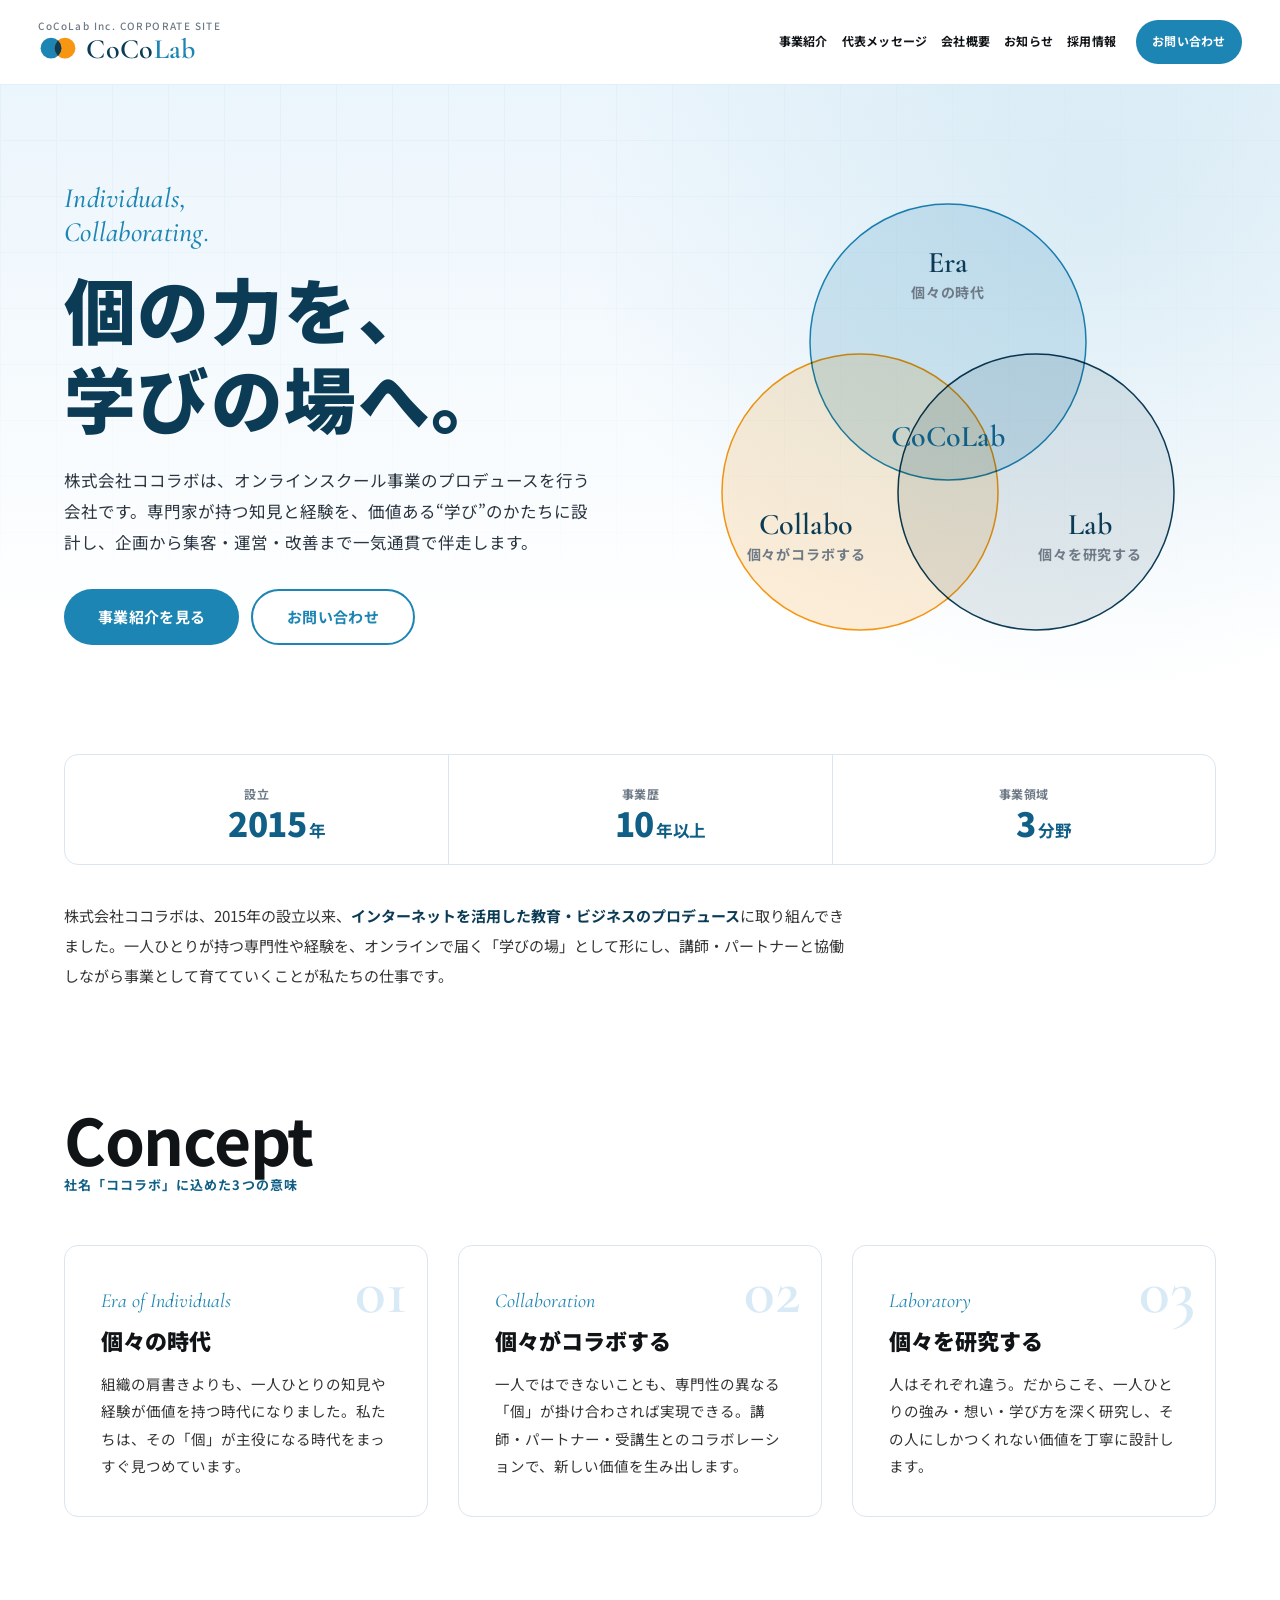
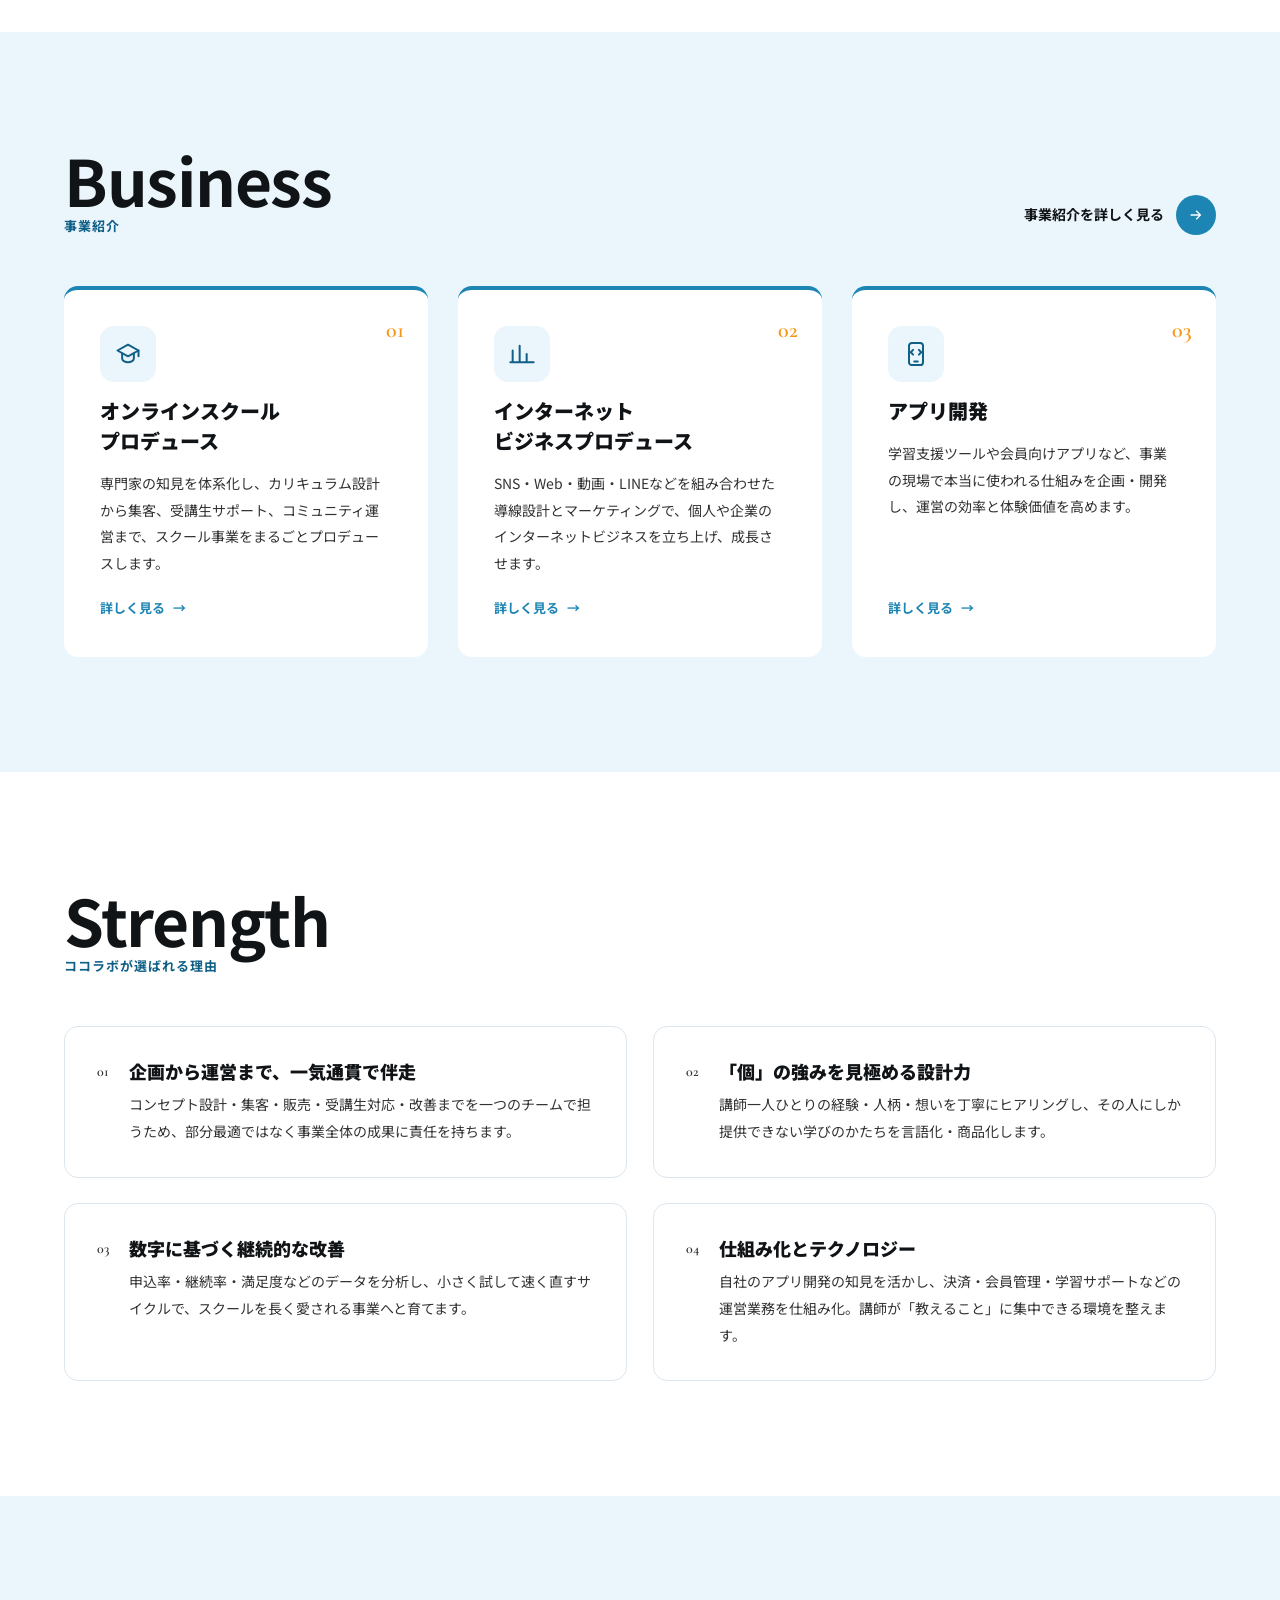
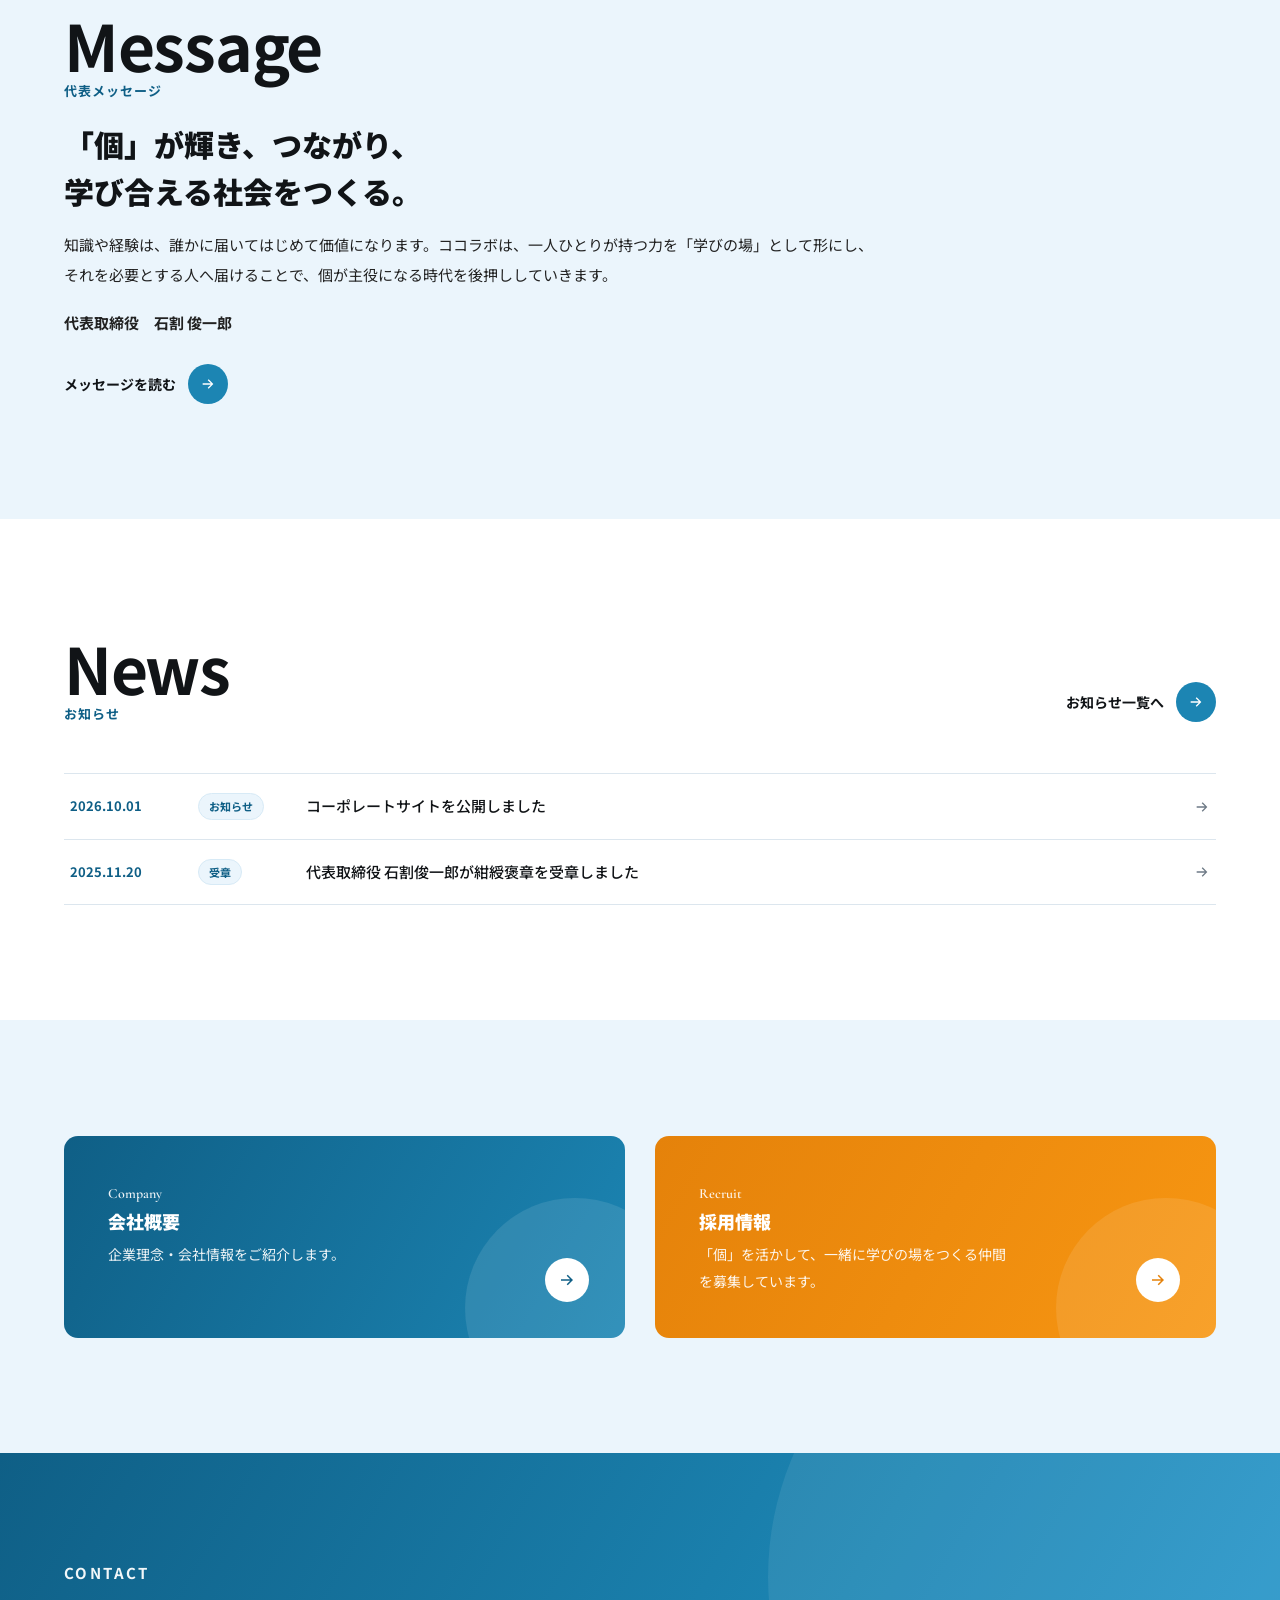
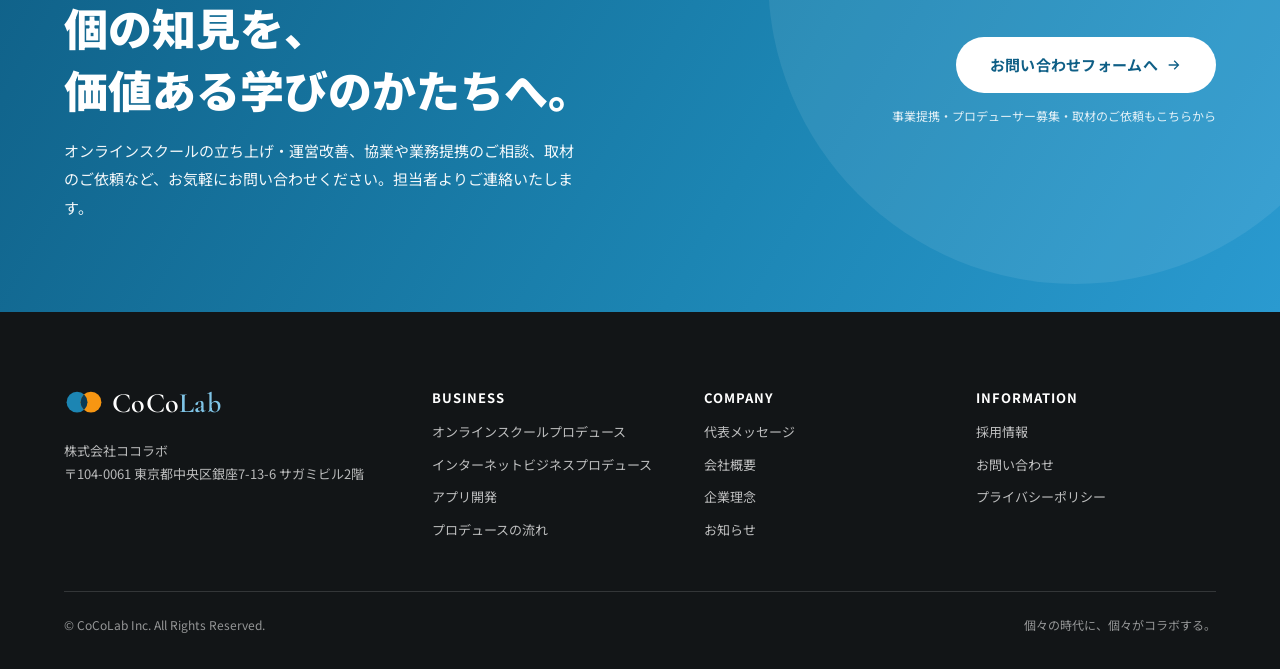
==== commit 3b8883f1: "Add files via upload" ====
--- a/index.html
+++ b/index.html
@@ -14,7 +14,7 @@
 <link rel="canonical" href="https://cocolo-labo.co.jp/">
 <meta property="og:url" content="https://cocolo-labo.co.jp/">
 <meta property="og:image" content="https://cocolo-labo.co.jp/og-image.jpg">
-<script type="application/ld+json">{"@context": "https://schema.org", "@graph": [{"@type": "Organization", "name": "株式会社ココラボ", "alternateName": "CoCoLab Inc.", "foundingDate": "2015-07-07", "description": "オンラインスクール事業のプロデュース、インターネットビジネスプロデュース、アプリ開発を行う会社。", "founder": {"@type": "Person", "name": "石割俊一郎", "jobTitle": "代表取締役"}, "url": "https://cocolo-labo.co.jp/"}]}</script>
+<script type="application/ld+json">{"@context": "https://schema.org", "@graph": [{"@type": "Organization", "name": "株式会社ココラボ", "alternateName": "CoCoLab Inc.", "foundingDate": "2015-07-07", "address": {"@type": "PostalAddress", "postalCode": "104-0061", "addressRegion": "東京都", "addressLocality": "中央区", "streetAddress": "銀座7-13-6 サガミビル2階", "addressCountry": "JP"}, "description": "オンラインスクール事業のプロデュース、インターネットビジネスプロデュース、アプリ開発を行う会社。", "founder": {"@type": "Person", "name": "石割俊一郎", "jobTitle": "代表取締役"}, "url": "https://cocolo-labo.co.jp/"}]}</script>
 <link rel="icon" href="favicon.svg" type="image/svg+xml">
 <link rel="preconnect" href="https://fonts.googleapis.com">
 <link rel="preconnect" href="https://fonts.gstatic.com" crossorigin>
@@ -138,8 +138,7 @@
 
 <section class="section section--sky" id="message">
   <div class="container">
-    <div class="msg-teaser reveal">
-      <figure><img src="rep-square.jpg" alt="代表取締役 石割俊一郎" width="800" height="800" loading="lazy"></figure>
+    <div class="msg-teaser msg-teaser--text reveal">
       <div>
         <div class="sec-head__title"><h2><span class="en">Message</span><span class="ja">代表メッセージ</span></h2></div>
         <h3 class="msg-teaser__title">「個」が輝き、つながり、<br>学び合える社会をつくる。</h3>
@@ -190,7 +189,7 @@
     <div class="footer__top">
       <div class="footer__brand">
         <span class="logo"><svg class="logo__mark" viewBox="0 0 46 28" aria-hidden="true"><defs><clipPath id="lg-ft"><circle cx="15" cy="14" r="12"/></clipPath></defs><circle cx="15" cy="14" r="12" fill="#1C85B3"/><circle cx="31" cy="14" r="12" fill="#F79612"/><circle cx="31" cy="14" r="12" fill="#0B3B55" clip-path="url(#lg-ft)"/></svg><span class="logo__word">CoCo<b>Lab</b></span></span>
-        <p>株式会社ココラボ<br>オンラインスクール事業のプロデュース／インターネットビジネスプロデュース／アプリ開発</p>
+        <p>株式会社ココラボ<br>〒104-0061 東京都中央区銀座7-13-6 サガミビル2階</p>
       </div>
       <div>
         <h4>BUSINESS</h4>
--- a/style.css
+++ b/style.css
@@ -518,3 +518,8 @@
 
 /* section heads wrap on narrow screens */
 @media (max-width:600px){.sec-head{flex-wrap:wrap;align-items:flex-start}.sec-head .more{white-space:normal}}
+
+/* text-only message blocks (no portrait) */
+.msg-teaser--text{grid-template-columns:1fr;max-width:820px}
+.msg-teaser--text .msg-teaser__title{margin-top:22px}
+.greeting--text{grid-template-columns:1fr;max-width:820px;margin-inline:auto}
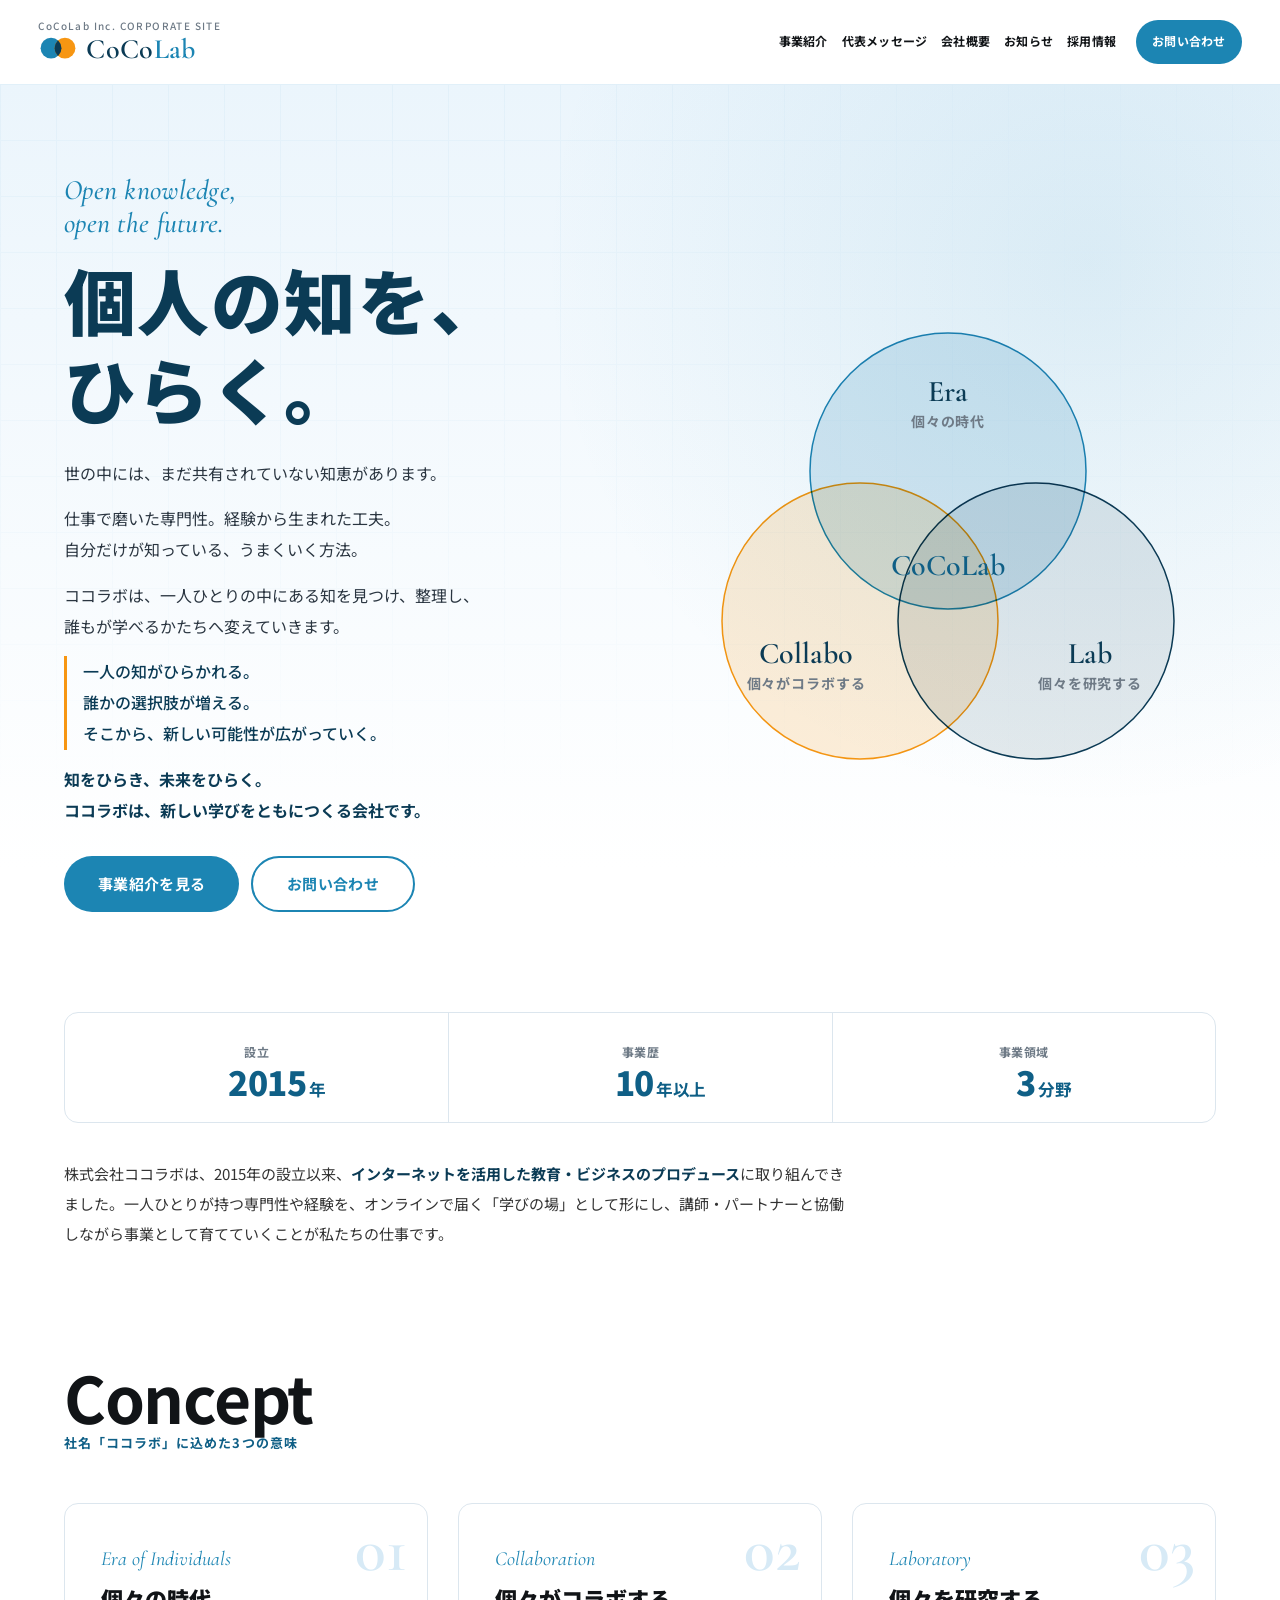
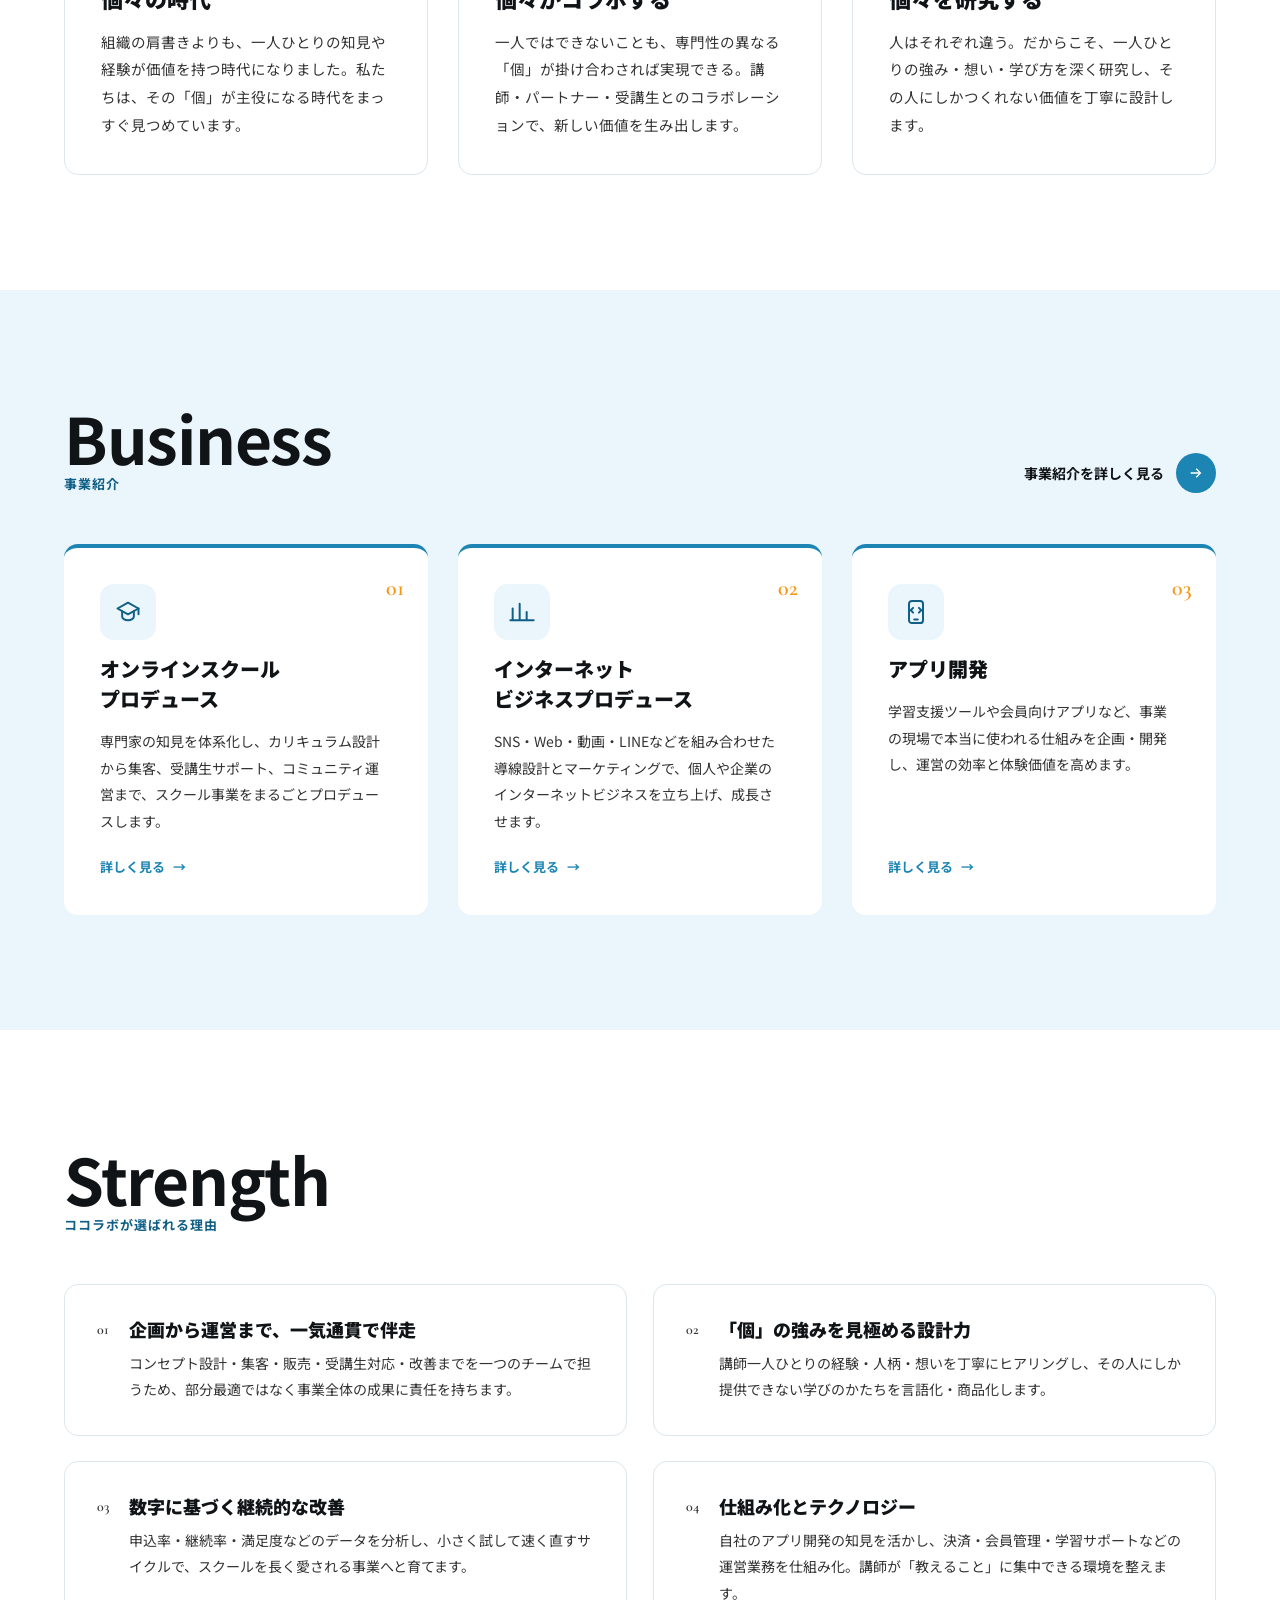
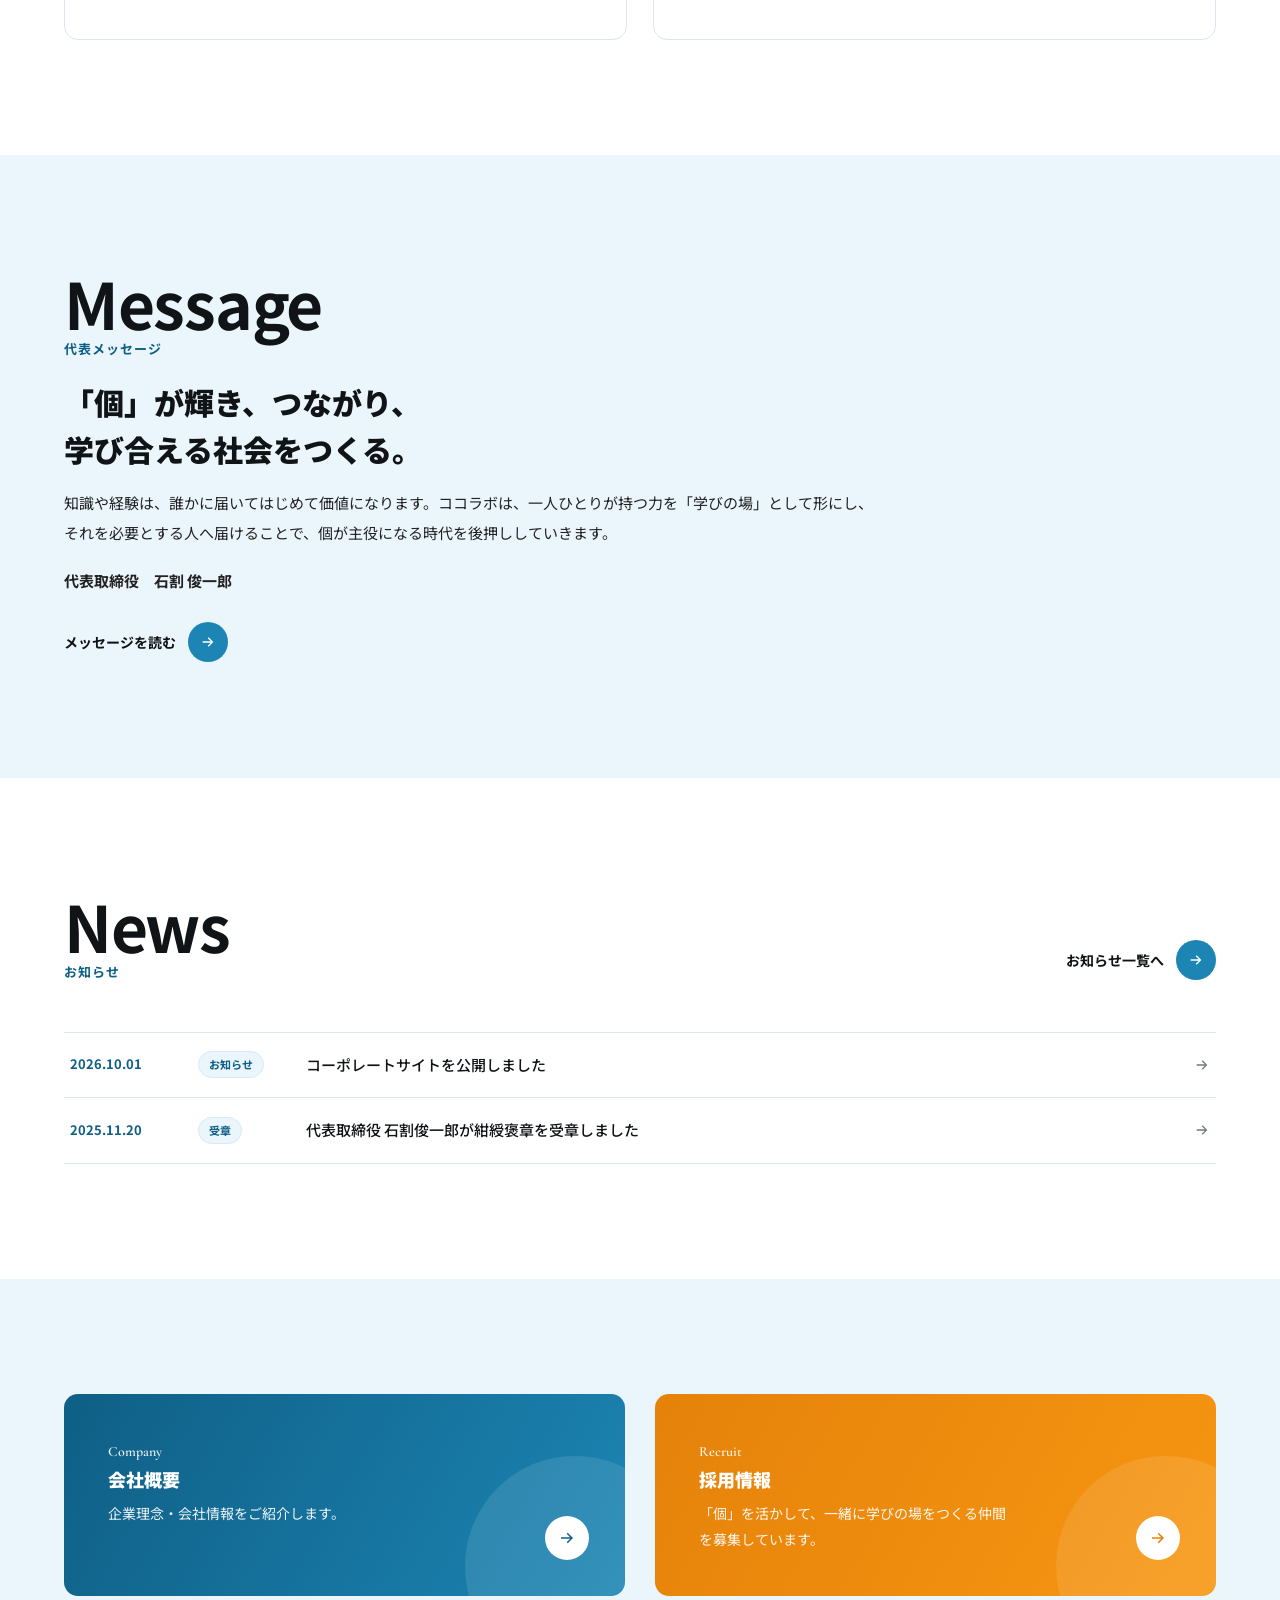
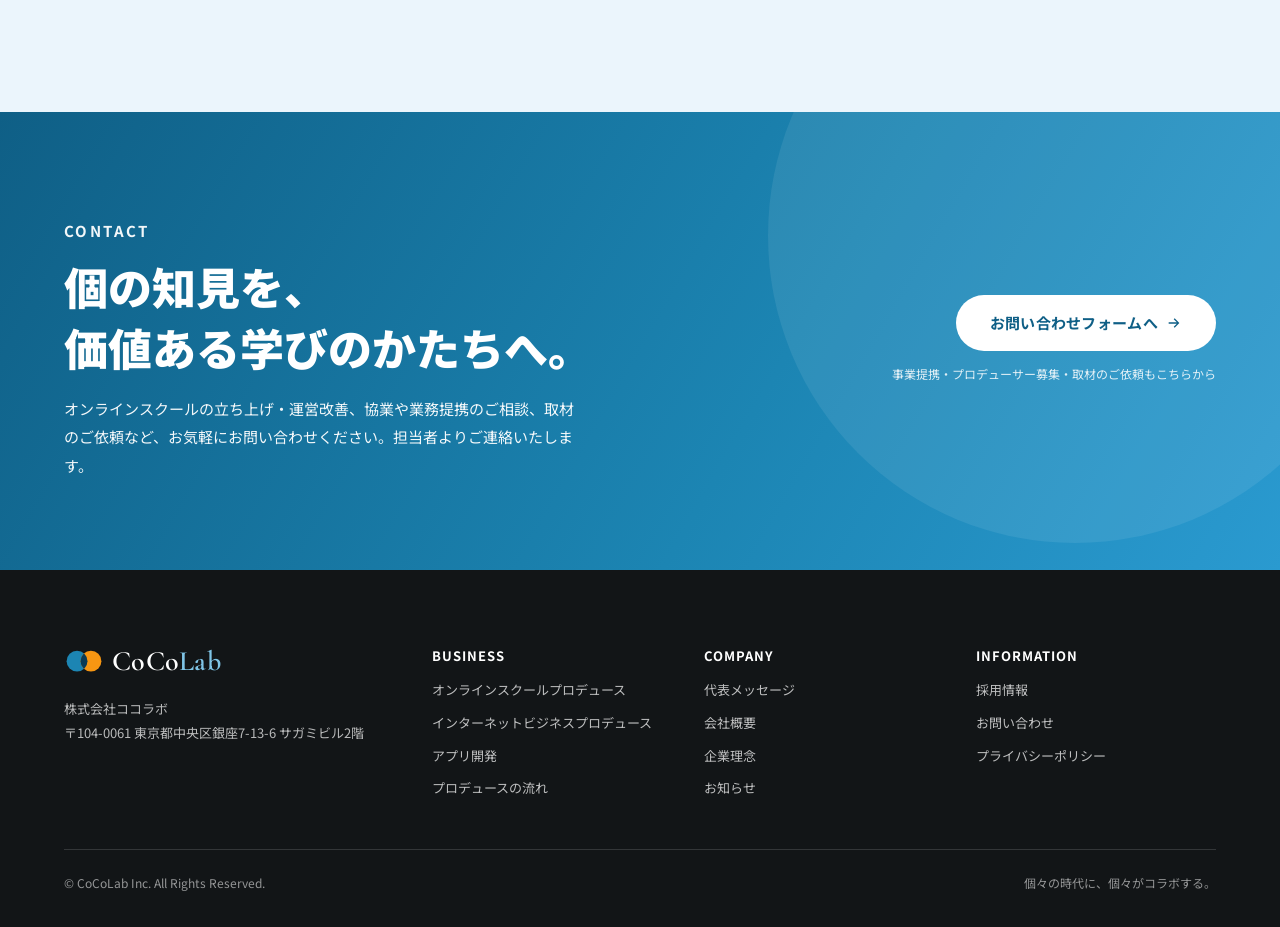
==== commit f797018f: "Add files via upload" ====
--- a/index.html
+++ b/index.html
@@ -59,9 +59,15 @@
 <section class="hero hero--co" aria-label="メインビジュアル">
   <div class="container hero__grid">
     <div class="hero__copy">
-      <p class="hero__en">Individuals,<br>Collaborating.</p>
-      <h1 class="hero__title">個の力を、<br>学びの場へ。</h1>
-      <p class="hero__sub">株式会社ココラボは、オンラインスクール事業のプロデュースを行う会社です。専門家が持つ知見と経験を、価値ある“学び”のかたちに設計し、企画から集客・運営・改善まで一気通貫で伴走します。</p>
+      <p class="hero__en">Open knowledge,<br>open the future.</p>
+      <h1 class="hero__title">個人の知を、<br>ひらく。</h1>
+      <div class="hero__body">
+        <p>世の中には、まだ共有されていない知恵があります。</p>
+        <p>仕事で磨いた専門性。経験から生まれた工夫。<br class="pc-only">自分だけが知っている、うまくいく方法。</p>
+        <p>ココラボは、一人ひとりの中にある知を見つけ、整理し、<br class="pc-only">誰もが学べるかたちへ変えていきます。</p>
+        <p class="hero__lines">一人の知がひらかれる。<br>誰かの選択肢が増える。<br>そこから、新しい可能性が広がっていく。</p>
+        <p class="hero__close">知をひらき、未来をひらく。<br>ココラボは、新しい学びをともにつくる会社です。</p>
+      </div>
       <div class="hero__actions">
         <a class="btn btn--lg" href="business.html">事業紹介を見る</a>
         <a class="btn btn--ghost btn--lg" href="contact.html">お問い合わせ</a>
--- a/style.css
+++ b/style.css
@@ -523,3 +523,8 @@
 .msg-teaser--text{grid-template-columns:1fr;max-width:820px}
 .msg-teaser--text .msg-teaser__title{margin-top:22px}
 .greeting--text{grid-template-columns:1fr;max-width:820px;margin-inline:auto}
+
+/* hero statement copy */
+.hero__body{margin-top:24px;display:grid;gap:14px;max-width:34em;font-size:clamp(15px,1.25vw,16px);line-height:1.95;color:#2A3540}
+.hero__lines{padding-left:16px;border-left:3px solid var(--orange);font-weight:500;color:var(--blue-ink)}
+.hero__close{font-weight:700;color:var(--blue-ink)}
